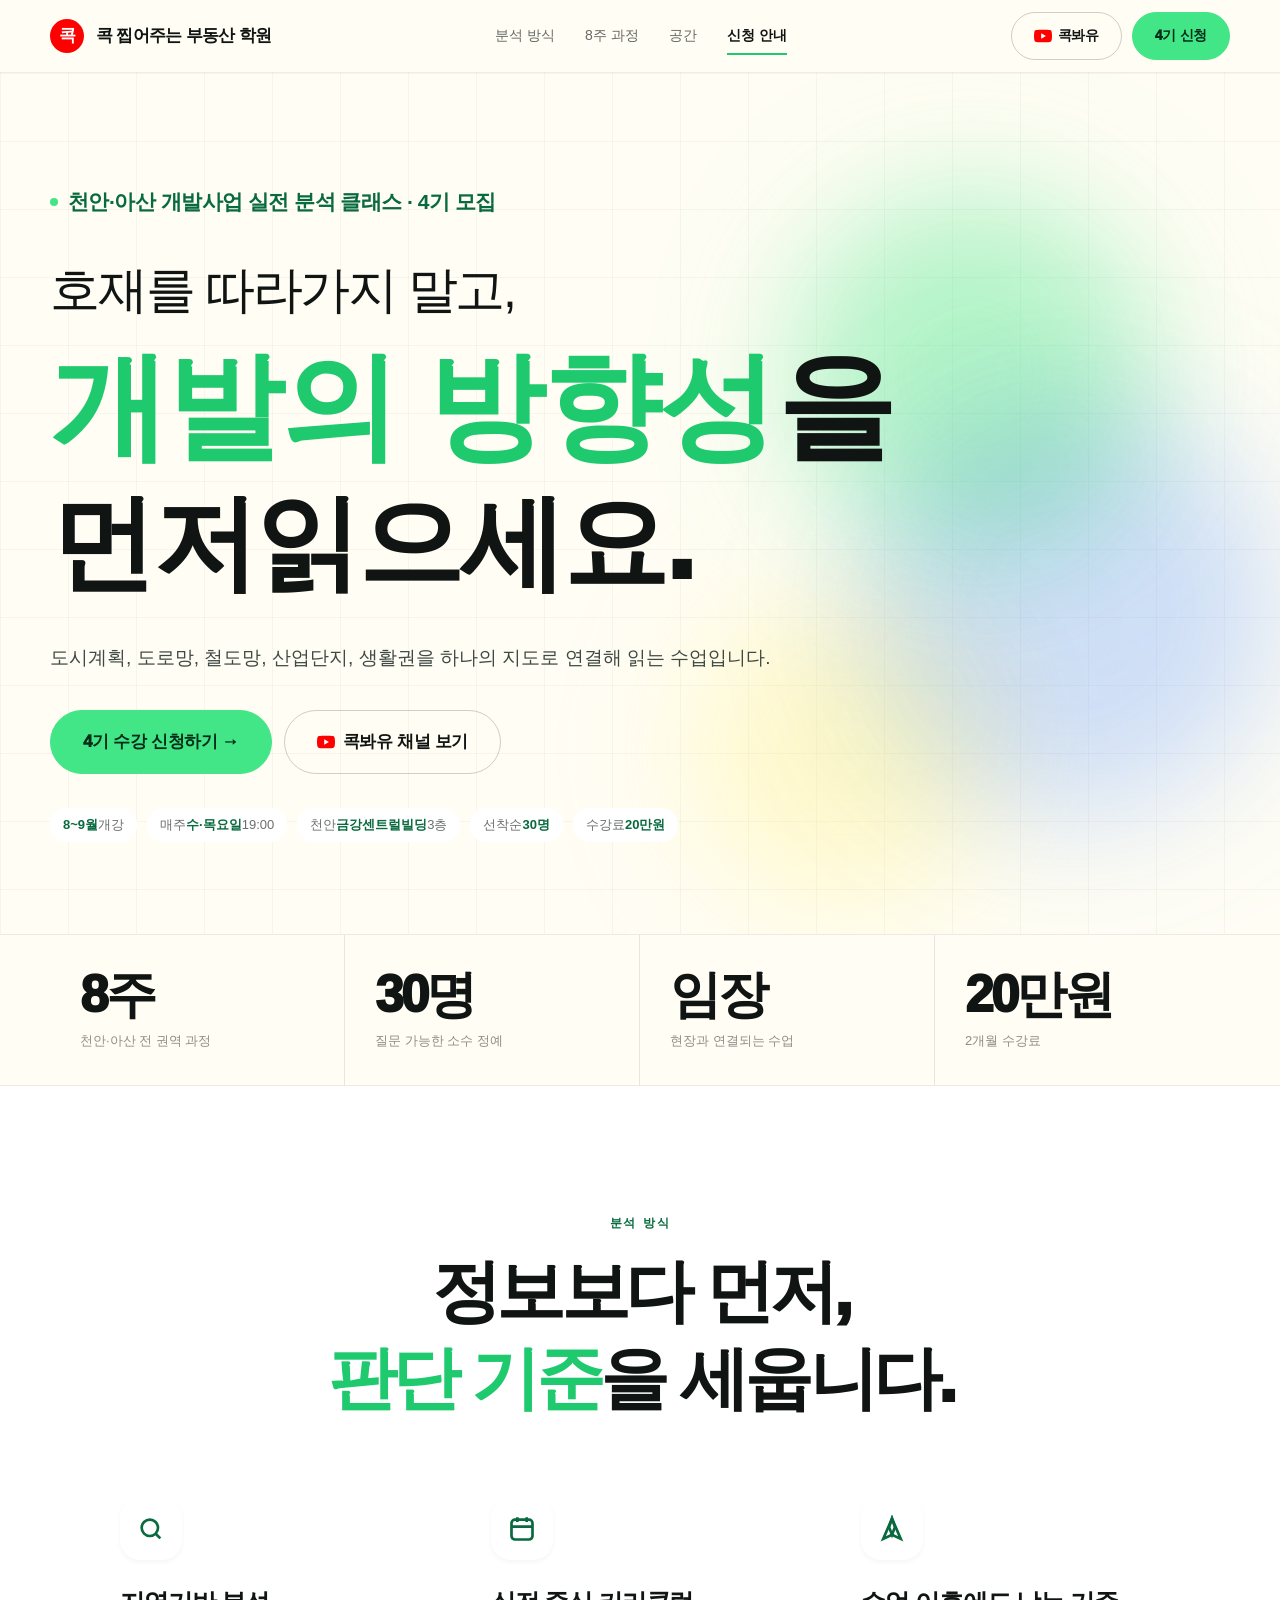
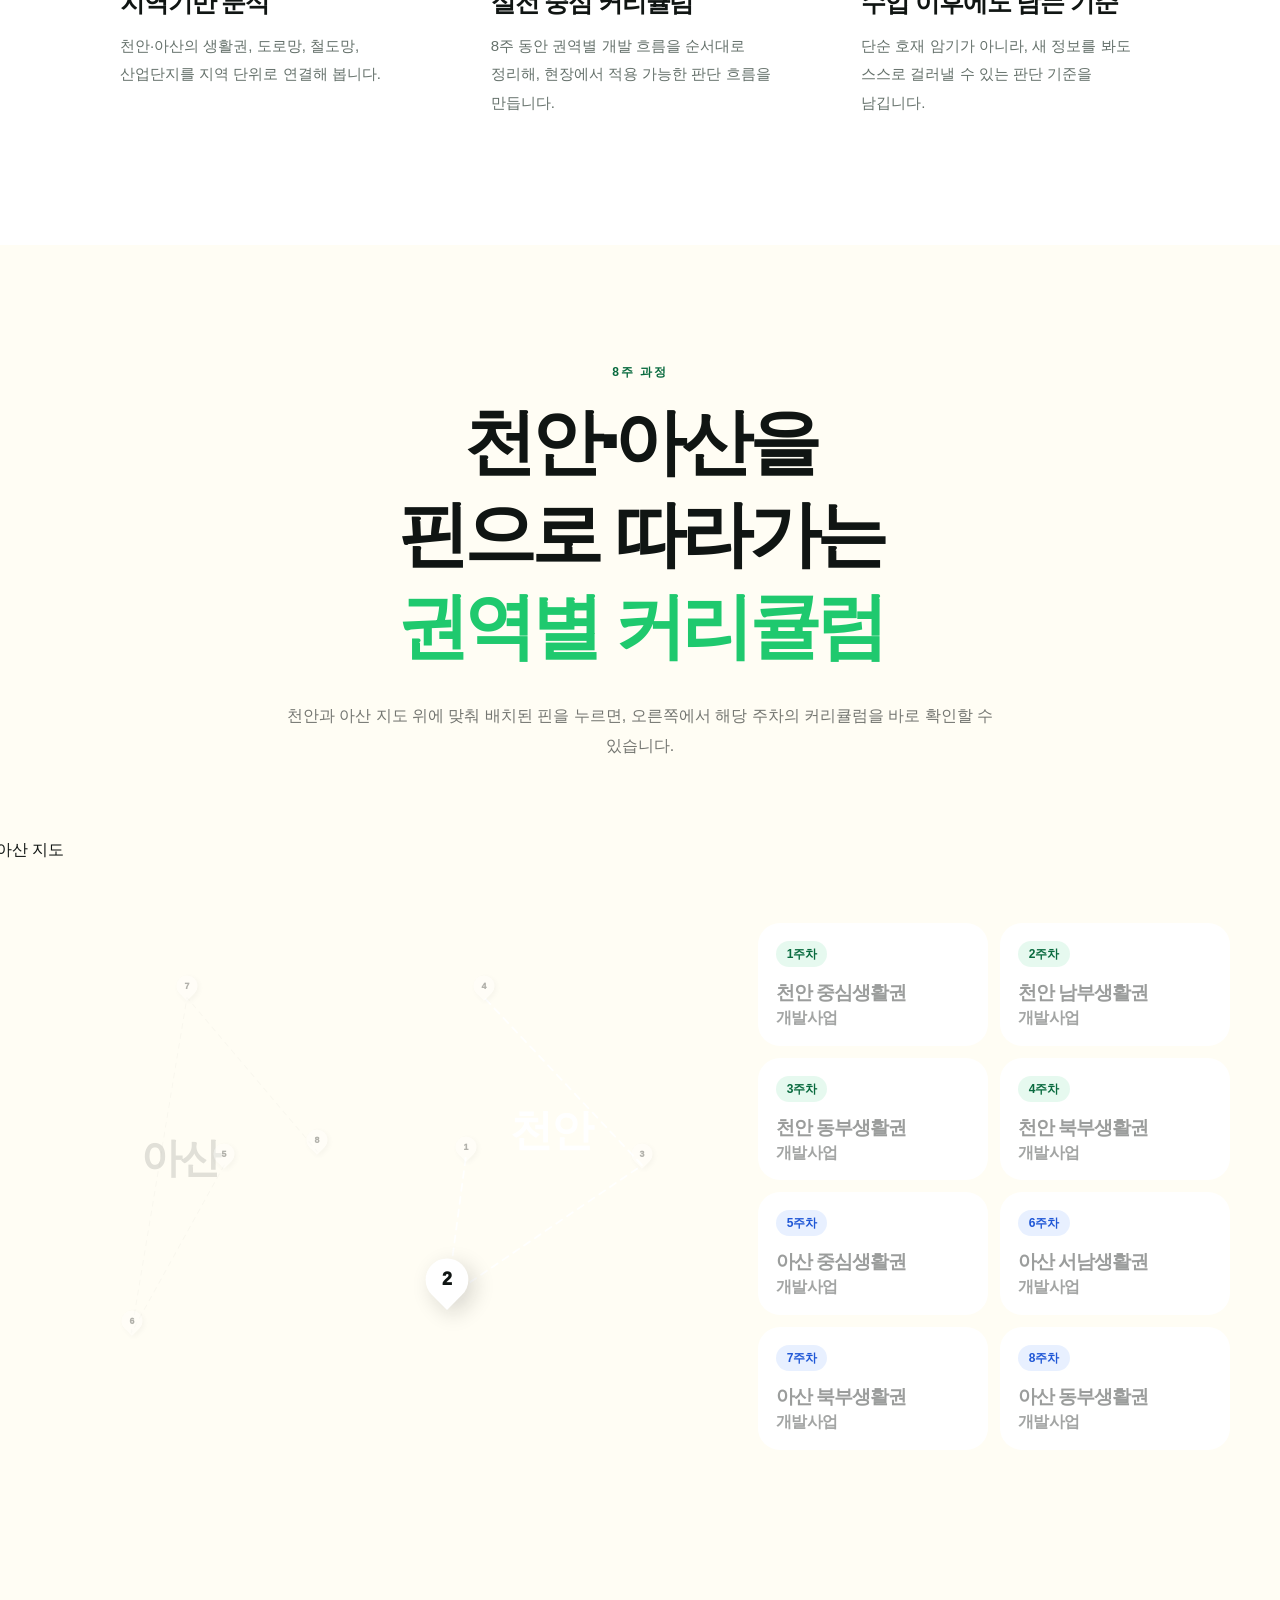
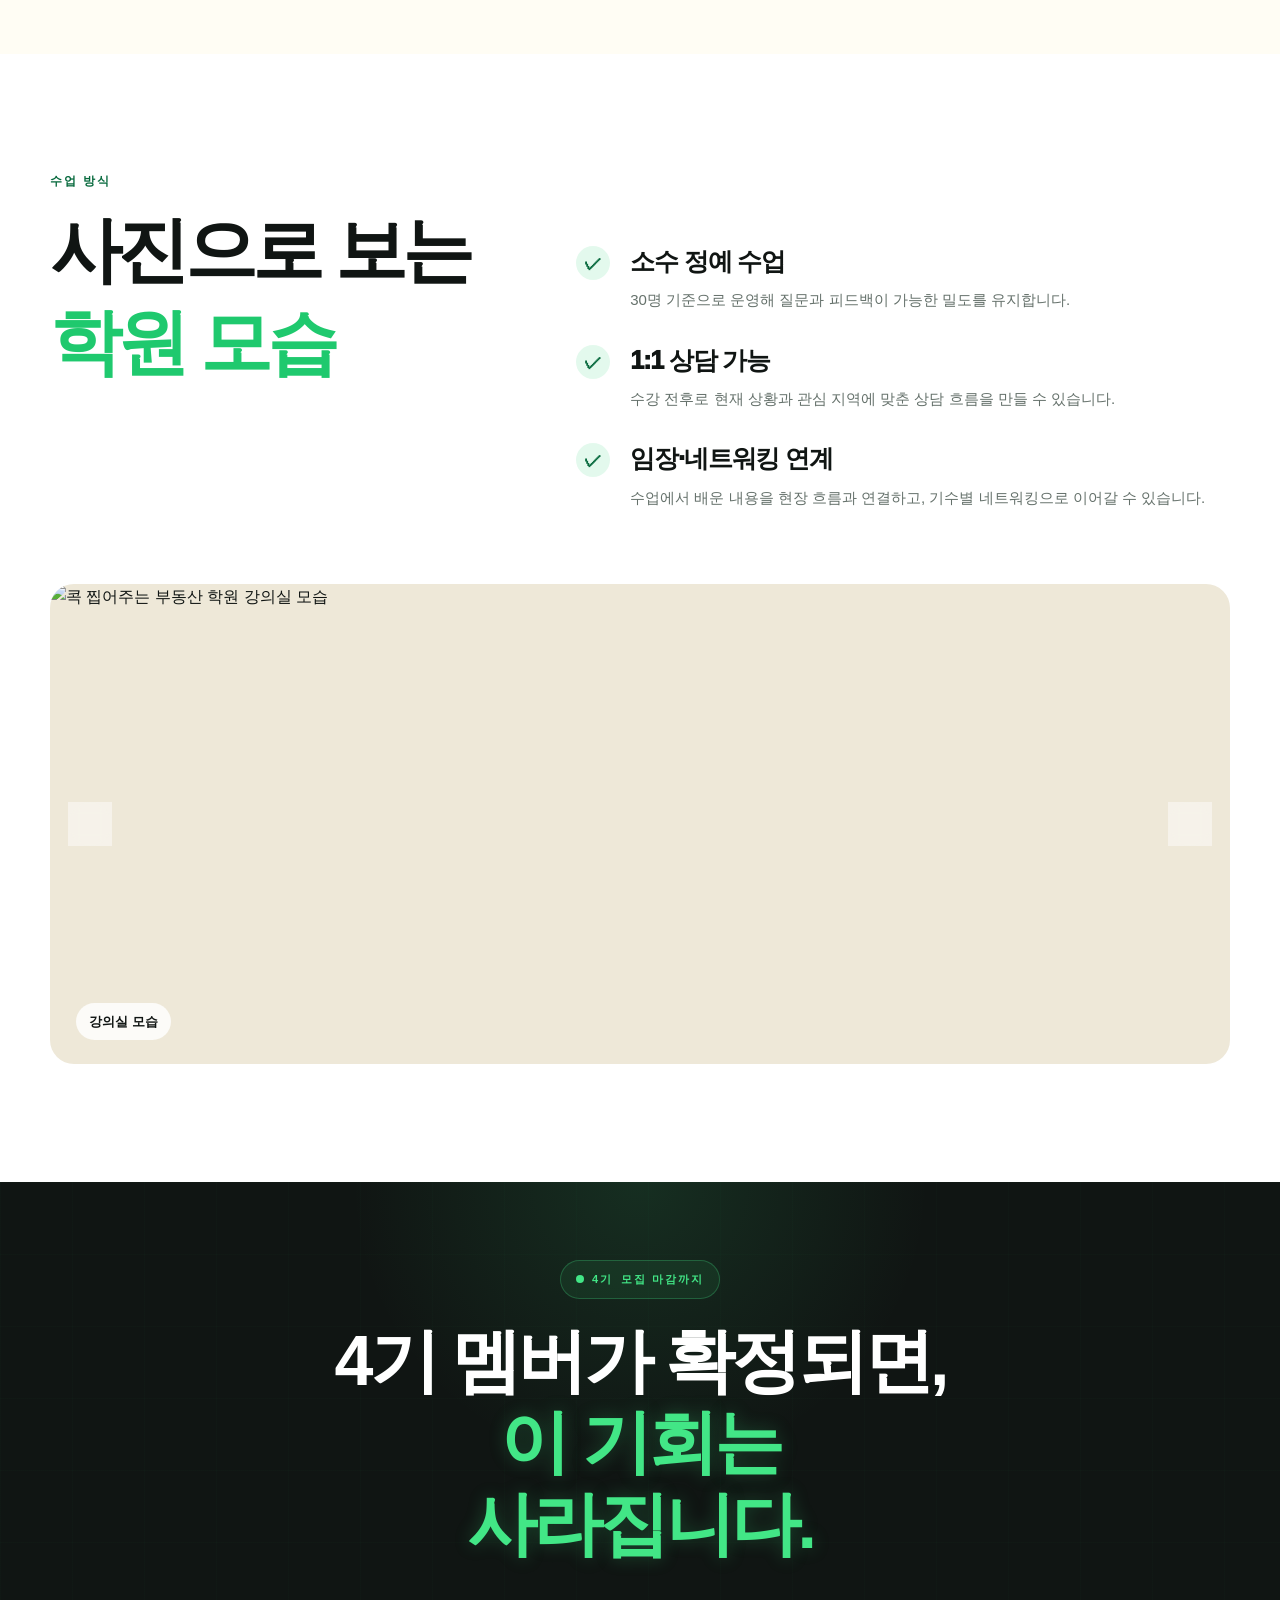
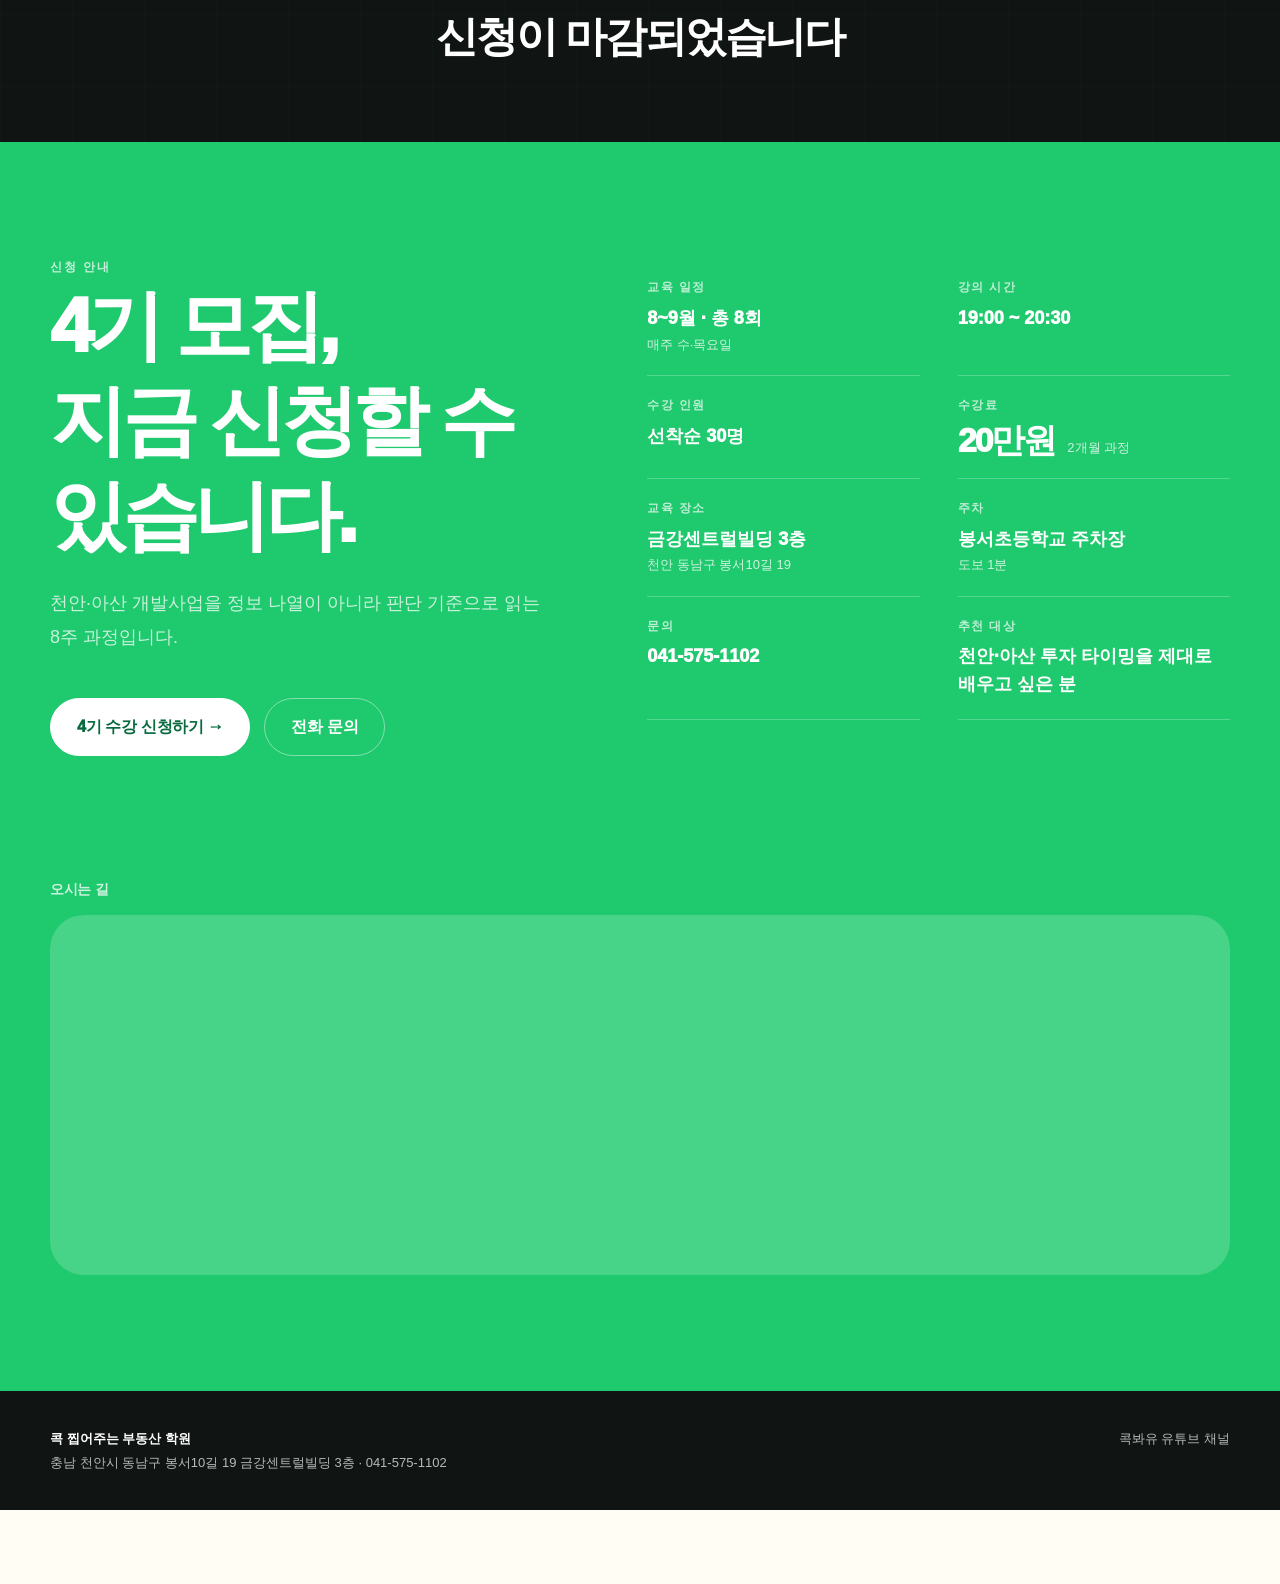
==== kokkok_assets/index.html @ 27146f51 "Create index.html" ====
<!DOCTYPE html>

<html lang="ko">
<head>
<meta charset="utf-8"/>
<meta content="width=device-width, initial-scale=1.0" name="viewport"/>
<title>콕 찝어주는 부동산 학원 · 4기 모집</title>
<meta content="천안·아산 개발사업을 지도와 현장 중심으로 배우는 실전 부동산 분석 클래스" name="description"/><link href="https://cqunqpkd.gensparkspace.com/" rel="canonical"/><meta content="website" property="og:type"/><meta content="ko_KR" property="og:locale"/><meta content="https://cqunqpkd.gensparkspace.com/" property="og:url"/><meta content="콕 찝어주는 부동산 학원" property="og:site_name"/><meta content="콕 찝어주는 부동산 학원 · 4기 모집" property="og:title"/><meta content="천안·아산 개발사업을 지도와 현장 중심으로 배우는 8주 실전 부동산 분석 클래스" property="og:description"/><meta content="https://cqunqpkd.gensparkspace.com/og-kokkok-simple.png" property="og:image"/><meta content="1200" property="og:image:width"/><meta content="630" property="og:image:height"/><meta content="summary_large_image" name="twitter:card"/><meta content="콕 찝어주는 부동산 학원 · 4기 모집" name="twitter:title"/><meta content="천안·아산 개발사업 실전 분석 클래스 · 선착순 30명" name="twitter:description"/><meta content="https://cqunqpkd.gensparkspace.com/og-kokkok-simple.png" name="twitter:image"/>
<meta content="#42E686" name="theme-color"/>
<style>
/* ==========================================================================
   콕 찝어주는 부동산 학원 · v68 Clean Build
   수정 위치: Ctrl + F → "여기만 수정"
   ========================================================================== */

*,*::before,*::after{box-sizing:border-box}
*{margin:0;padding:0}
:root{
  --paper:#FFFDF4;
  --paper-soft:#FFF8DE;
  --ink:#101513;
  --muted:#65716B;
  --line:rgba(16,21,19,.12);
  --line-soft:rgba(16,21,19,.07);
  --green:#42E686;
  --green-strong:#1FC96E;
  --green-deep:#086A3E;
  --green-pale:#E7FFF0;
  --blue:#4387FF;
  --blue-deep:#1F57D6;
  --blue-pale:#EAF2FF;
  --yellow:#FFF06A;
  --white:#fff;
  --max:1180px;
  --ease:cubic-bezier(.2,.8,.2,1);
}
html{scroll-behavior:smooth}
body{
  font-family:Pretendard,-apple-system,BlinkMacSystemFont,"Segoe UI","Noto Sans KR",sans-serif;
  background:var(--paper);
  color:var(--ink);
  line-height:1.65;
  word-break:keep-all;
  overflow-x:hidden;
  -webkit-font-smoothing:antialiased;
  text-rendering:optimizeLegibility;
  padding-bottom:74px;
}
a{color:inherit;text-decoration:none}
button{font:inherit;border:0;background:none;cursor:pointer}
img{display:block;width:100%;height:auto}
.container{width:min(var(--max),calc(100% - 44px));margin:0 auto}
.section{padding:118px 0;position:relative}
.eyebrow{font-size:12px;font-weight:900;letter-spacing:.16em;text-transform:uppercase;color:var(--green-deep)}
.section-header{display:grid;grid-template-columns:1fr .78fr;gap:64px;align-items:end;margin-bottom:68px}
.section-title{margin-top:14px;font-size:clamp(40px,5.6vw,78px);line-height:1.28;letter-spacing:-.065em;font-weight:950}
.section-title .green,.section-title .title-green{color:var(--green-strong)}
.section-title .title-black{color:var(--ink)}
.section-desc{color:var(--muted);font-size:17px;line-height:1.9}
.reveal{opacity:0;transform:translateY(24px);transition:opacity .72s var(--ease),transform .72s var(--ease)}
.reveal.is-visible{opacity:1;transform:translateY(0)}
.delay-1{transition-delay:.08s}.delay-2{transition-delay:.16s}.delay-3{transition-delay:.24s}

/* NAV */
.nav{position:sticky;top:0;z-index:60;background:rgba(255,253,244,.9);backdrop-filter:blur(16px);border-bottom:1px solid var(--line-soft)}
.nav-inner{height:72px;display:flex;align-items:center;justify-content:space-between;gap:24px}
.brand{display:flex;align-items:center;gap:12px;font-size:17px;font-weight:950;letter-spacing:-.04em;white-space:nowrap}
.brand-mark{width:34px;height:34px;border-radius:50%;display:grid;place-items:center;background:#FF0000;color:#fff;font-weight:950}
.nav-links{display:flex;align-items:center;gap:30px;font-size:14px;font-weight:400;color:rgba(16,21,19,.64)}
.nav-links a{position:relative;padding:8px 0;transition:.2s var(--ease)}
.nav-links a::after{content:"";position:absolute;left:0;right:100%;bottom:1px;height:2px;background:var(--green-strong);transition:right .24s var(--ease)}
.nav-links a:hover,.nav-links a.is-active{color:var(--ink);font-weight:900}
.nav-links a:hover::after,.nav-links a.is-active::after{right:0}
.nav-actions{display:flex;align-items:center;gap:10px}
.nav-youtube-icon,.youtube-icon{width:18px;height:18px;flex:0 0 18px;display:inline-block}
.nav-links a:has(.nav-youtube-icon),.nav-actions a:has(.nav-youtube-icon){display:inline-flex;align-items:center;gap:6px}

/* BUTTONS */
.btn{display:inline-flex;align-items:center;justify-content:center;gap:8px;border-radius:999px;min-height:48px;padding:0 22px;font-size:14px;font-weight:950;letter-spacing:-.02em;white-space:nowrap;transition:.2s var(--ease)}
.btn:hover{transform:translateY(-1px)}
.btn-primary{background:var(--green);color:#062D1A;border:1px solid var(--green)}
.btn-primary:hover{background:#5CFF9D;border-color:#5CFF9D}
.btn-secondary{background:transparent;color:var(--ink);border:1px solid rgba(16,21,19,.2)}
.btn-secondary:hover{border-color:var(--green-strong);color:var(--green-deep)}

/* HERO */
.hero{position:relative;overflow:hidden;padding:112px 0 92px;min-height:770px;background:linear-gradient(rgba(16,21,19,.035) 1px,transparent 1px),linear-gradient(90deg,rgba(16,21,19,.035) 1px,transparent 1px),var(--paper);background-size:68px 68px,68px 68px,auto}
.hero-lines,.hero-map-bg{display:none}
.hero-orbs{position:absolute;inset:0;overflow:hidden;pointer-events:none;z-index:0}
.orb{position:absolute;border-radius:50%;filter:blur(64px);opacity:.56;mix-blend-mode:multiply}
.orb-green{right:10%;top:14%;width:360px;height:360px;background:rgba(66,230,134,.72);animation:orbFloatA 15s ease-in-out infinite alternate}
.orb-blue{right:0;top:38%;width:420px;height:420px;background:rgba(67,135,255,.46);animation:orbFloatB 18s ease-in-out infinite alternate}
.orb-yellow{right:22%;bottom:4%;width:300px;height:300px;background:rgba(255,240,106,.56);animation:orbFloatC 13s ease-in-out infinite alternate}
@keyframes orbFloatA{0%{transform:translate3d(0,0,0) scale(1)}45%{transform:translate3d(-140px,86px,0) scale(1.18)}100%{transform:translate3d(72px,150px,0) scale(.96)}}
@keyframes orbFloatB{0%{transform:translate3d(0,0,0) scale(1)}50%{transform:translate3d(-180px,-116px,0) scale(.88)}100%{transform:translate3d(96px,-36px,0) scale(1.14)}}
@keyframes orbFloatC{0%{transform:translate3d(0,0,0) scale(.95)}50%{transform:translate3d(118px,-132px,0) scale(1.22)}100%{transform:translate3d(-86px,54px,0) scale(.92)}}
.hero-inner{max-width:1050px;position:relative;z-index:1}
.hero-badge{display:inline-flex;align-items:center;gap:10px;margin-bottom:42px;color:var(--green-deep);font-size:clamp(16px,1.65vw,22px);font-weight:900;letter-spacing:-.025em}
.hero-badge::before{content:"";width:8px;height:8px;border-radius:50%;background:var(--green)}
.hero-display{font-weight:950;letter-spacing:-.075em;line-height:1.16}
.hero-display .line{display:block}
.hero-display .line-1{font-size:clamp(28px,3.9vw,54px);font-weight:500;letter-spacing:-.045em;color:var(--ink);margin-bottom:18px}
.hero-display .line-2{font-size:clamp(64px,9.2vw,132px)}
.hero-display .line-3{font-size:clamp(56px,8.2vw,118px);color:var(--ink);margin-top:8px}
.hero-fill-text{display:inline-block;color:var(--green-strong);-webkit-text-fill-color:var(--green-strong);opacity:0;clip-path:inset(0 100% 0 0);animation:heroLeftReveal 1.05s cubic-bezier(.2,.75,.2,1) .35s forwards}
@keyframes heroLeftReveal{0%{opacity:0;clip-path:inset(0 100% 0 0)}15%{opacity:1}100%{opacity:1;clip-path:inset(0 0 0 0)}}
.hero-eul{color:var(--ink);margin-left:.03em}
.hero-lead{margin-top:36px;color:#3F4A44;font-size:clamp(16px,1.5vw,20px);line-height:1.85;max-width:none}
.hero-lead .desktop-line{white-space:nowrap}
.hero-actions{display:flex;flex-wrap:wrap;gap:12px;margin-top:34px}
.hero-actions .btn{min-height:64px;padding:0 32px;font-size:17px}
.hero-tags{display:flex;flex-wrap:wrap;gap:10px;margin-top:34px;max-width:810px}
.tag{display:inline-flex;align-items:center;min-height:34px;padding:0 13px;border-radius:16px;background:var(--white);color:rgba(16,21,19,.62);font-size:13px;font-weight:400}
.tag b{color:var(--green-deep);font-weight:850}

/* METRICS */
.metrics{background:var(--paper);color:var(--ink);border-top:1px solid rgba(16,21,19,.08);border-bottom:1px solid rgba(16,21,19,.08)}
.metrics-grid{display:grid;grid-template-columns:repeat(4,1fr)}
.metric{padding:34px 30px;border-right:1px solid rgba(16,21,19,.10);background:transparent;text-align:left}
.metric:last-child{border-right:0}
.metric strong{display:block;color:var(--ink);font-size:clamp(34px,4vw,56px);line-height:1.02;letter-spacing:-.055em;font-weight:950}
.metric span{display:block;margin-top:9px;color:rgba(16,21,19,.48);font-size:13px;font-weight:500}

/* METHOD */
.method{background:var(--white);padding:128px 0}
.method .container>.reveal:first-child{text-align:center;max-width:760px;margin:0 auto}
.method-title{margin-top:14px;font-size:clamp(42px,5.4vw,78px);line-height:1.26;letter-spacing:-.065em;font-weight:950}
.method-green{color:var(--green-strong)}
.method-row{width:min(100%,1040px);margin:76px auto 0;display:grid;grid-template-columns:repeat(3,1fr);gap:72px}
.method-item{opacity:0;transform:translateY(36px);transition:opacity .82s cubic-bezier(.2,.7,.2,1),transform .82s cubic-bezier(.2,.7,.2,1)}
.method-item.is-visible{opacity:1;transform:translateY(0)}
.icon-wrap{width:62px;height:62px;border-radius:20px;display:grid;place-items:center;margin-bottom:26px;background:var(--white);color:var(--green-deep);box-shadow:0 2px 5px rgba(16,21,19,.045)}
.icon-wrap svg{width:28px;height:28px;stroke-width:2.3}
.method-item h3{font-size:25px;line-height:1.35;letter-spacing:-.045em;margin-bottom:12px;font-weight:950}
.method-item p{color:var(--muted);font-size:15px;line-height:1.9}

/* CURRICULUM */
.curriculum{background:var(--paper);overflow:hidden}
.curriculum .section-header{display:block;text-align:center;max-width:920px;margin:0 auto 76px}
.curriculum .section-desc{max-width:760px;margin:28px auto 0;text-align:center;line-height:1.9;font-size:16px;color:rgba(16,21,19,.58)}
.curriculum-layout{display:grid;grid-template-columns:1.18fr .82fr;gap:28px;align-items:center}
.map-stage{position:relative;min-height:670px;display:grid;place-items:center;justify-self:start;width:112%;overflow:visible}
.map-visual{position:relative;width:min(930px,122%);margin-left:-78px;aspect-ratio:4660/3504;isolation:isolate;transition:transform .34s var(--ease)}
.map-base,.map-area-highlight{position:absolute;inset:0;width:100%;height:100%;object-fit:contain;pointer-events:none;image-rendering:auto;transform:translateZ(0)}
.map-base{opacity:1;z-index:1}
.map-area-highlight{opacity:0;z-index:3;transform:scale(1);transform-origin:center;transition:.32s var(--ease)}
.map-area-highlight.is-active{opacity:1;transform:scale(1.09)}
.map-region-label{position:absolute;z-index:14;color:rgba(16,21,19,.25);font-size:clamp(28px,3.2vw,44px);font-weight:950;letter-spacing:-.055em;pointer-events:none;line-height:1;transition:.24s var(--ease)}
.asan-label{left:23%;top:43%}.cheonan-label{left:63%;top:39%}
.map-visual[data-active-group=cheonan] .cheonan-label,.map-visual[data-active-group=asan] .asan-label{color:#fff;opacity:1;transform:scale(1.04)}
.map-visual[data-active-group=cheonan] .asan-label,.map-visual[data-active-group=asan] .cheonan-label{color:rgba(16,21,19,.2);opacity:.62}
.map-region-hit{position:absolute;z-index:6;background:transparent;border:0;cursor:pointer}
.hit-asan{left:5%;top:12%;width:42%;height:80%;clip-path:polygon(12% 22%,50% 2%,87% 14%,82% 52%,92% 80%,48% 100%,18% 82%,0 50%)}
.hit-cheonan{left:39%;top:4%;width:57%;height:88%;clip-path:polygon(18% 0,62% 8%,100% 36%,91% 65%,62% 88%,22% 100%,0 74%,10% 43%)}
.pin-routes{position:absolute;inset:0;width:100%;height:100%;z-index:12;pointer-events:none;overflow:visible}
.route-line{fill:none;stroke:rgba(16,21,19,.12);stroke-width:1.1;stroke-linecap:round;stroke-linejoin:round;stroke-dasharray:5 5;vector-effect:non-scaling-stroke;opacity:.2}
.route-line.is-active{stroke:rgba(255,255,255,.92);opacity:1;stroke-width:1.8;stroke-dasharray:7 6;animation:routeFlow 1.35s linear infinite}
@keyframes routeFlow{from{stroke-dashoffset:0}to{stroke-dashoffset:-22}}
.map-pin{position:absolute;width:24px;height:24px;border-radius:50% 50% 50% 0;transform:translate(-50%,-100%) rotate(-45deg);cursor:pointer;transition:.26s var(--ease);background:#fff;color:var(--ink);box-shadow:0 3px 7px rgba(16,21,19,.12);z-index:18}
.map-pin span{position:absolute;inset:0;display:grid;place-items:center;color:var(--ink);font-size:10px;font-weight:950;transform:rotate(45deg)}
.map-pin.is-muted{opacity:.32;transform:translate(-50%,-100%) rotate(-45deg) scale(.88)}
.map-pin.is-active{opacity:1;transform:translate(-50%,-126%) rotate(-45deg) scale(1.78);box-shadow:0 5px 12px rgba(16,21,19,.16);z-index:22}
.curriculum-panel{max-width:620px;justify-self:end;align-self:center}
.week-roadmap{display:grid;grid-template-columns:repeat(2,minmax(0,1fr));gap:12px}
.week-roadmap-card{position:relative;display:grid;grid-template-columns:1fr;align-items:start;text-align:left;min-height:118px;padding:18px 18px 16px;border-radius:22px;background:#fff;border:0;outline:0;box-shadow:none;cursor:pointer;overflow:hidden;transition:.26s var(--ease)}
.week-roadmap-card:hover,.week-roadmap-card:focus-visible,.week-roadmap-card.is-active{min-height:178px;transform:translateY(-4px) scale(1.025);box-shadow:0 6px 14px rgba(16,21,19,.045);z-index:3}
.week-code{display:inline-grid;place-items:center;justify-self:start;min-height:26px;padding:0 11px;border-radius:999px;background:rgba(31,201,110,.11);color:var(--green-deep);font-size:12px;font-weight:850;letter-spacing:-.025em;line-height:1}
.asan-card .week-code{background:rgba(67,135,255,.12);color:var(--blue-deep)}
.week-roadmap-card.is-active.cheonan-card .week-code,.week-roadmap-card:hover.cheonan-card .week-code{background:var(--green-strong);color:#fff}
.week-roadmap-card.is-active.asan-card .week-code,.week-roadmap-card:hover.asan-card .week-code{background:var(--blue);color:#fff}
.week-region,.week-roadmap-card em{display:none}
.week-roadmap-card strong{margin-top:14px;color:rgba(16,21,19,.42);font-size:clamp(19px,1.5vw,23px);line-height:1.24;letter-spacing:-.05em;font-weight:820}
.week-roadmap-card:hover strong,.week-roadmap-card.is-active strong{color:var(--ink);font-size:clamp(20px,1.58vw,24px);font-weight:840}
.week-roadmap-card strong .title-sub{font-size:.84em;font-weight:760;letter-spacing:-.035em;opacity:.92}
.week-roadmap-card p{grid-column:1/-1;max-height:0;margin:0;padding-top:0;border-top:1px dashed rgba(16,21,19,.09);overflow:hidden;color:rgba(16,21,19,.52);font-size:13px;line-height:1.66;opacity:0;transform:translateY(-4px);transition:.26s var(--ease)}
.week-roadmap-card:hover p,.week-roadmap-card.is-active p{max-height:104px;margin-top:14px;padding-top:12px;opacity:1;transform:translateY(0)}

/* TRUST + PHOTO */
.trust{background:#fff}
.trust-layout{display:grid;grid-template-columns:.82fr 1.18fr;gap:72px;align-items:start}
.trust-points{display:grid;gap:30px;padding-top:74px}
.trust-point{display:grid;grid-template-columns:34px 1fr;gap:20px;align-items:start}
.trust-num{width:34px;height:34px;border-radius:50%;background:rgba(31,201,110,.12);color:var(--green-deep);display:grid;place-items:center;font-size:18px;font-weight:950;line-height:1}
.trust-point h3{font-size:25px;line-height:1.35;letter-spacing:-.045em;font-weight:950;margin-top:-1px}
.trust-point p{margin-top:8px;color:var(--muted);line-height:1.88;font-size:15px}
.photo-slider{position:relative;margin-top:72px;overflow:hidden;background:#EEE8D8;border-radius:24px}
.slide-track{display:flex;transition:transform .45s var(--ease)}
.slide{min-width:100%;height:480px;position:relative}
.slide img{width:100%;height:100%;object-fit:cover}
.slide-caption{position:absolute;left:26px;bottom:24px;padding:8px 13px;border-radius:999px;background:rgba(255,255,255,.82);color:var(--ink);font-size:13px;font-weight:900}
.slider-arrow{position:absolute;top:50%;transform:translateY(-50%);width:44px;height:44px;border-radius:50%;border:0;background:rgba(255,255,255,.46);color:rgba(16,21,19,.34);display:flex;align-items:center;justify-content:center;padding:0;font-size:0;line-height:1;backdrop-filter:blur(6px);transition:.2s var(--ease)}
.slider-arrow:hover{background:rgba(255,255,255,.64);color:rgba(16,21,19,.52)}
.slider-arrow svg{width:24px;height:24px;display:block;flex:0 0 24px}
.slider-prev{left:18px}.slider-next{right:18px}

/* DEADLINE */
.deadline-section-final{padding:0;background:#101513;color:#fff}
.deadline-section-final .urg{position:relative;overflow:hidden;padding:78px 24px;background:radial-gradient(circle at 50% 0%,rgba(66,230,134,.12),transparent 34%),#101513}
.deadline-section-final .urg::before{content:"";position:absolute;inset:0;background:linear-gradient(rgba(66,230,134,.026) 1px,transparent 1px),linear-gradient(90deg,rgba(66,230,134,.026) 1px,transparent 1px);background-size:72px 72px;opacity:.65;pointer-events:none}
.deadline-section-final .inner{position:relative;z-index:1;max-width:620px;margin:0 auto;text-align:center}
.deadline-section-final .badge{display:inline-flex;align-items:center;gap:8px;padding:9px 15px;border-radius:999px;background:rgba(66,230,134,.08);border:1px solid rgba(66,230,134,.26);color:#42E686;font-size:11px;font-weight:800;letter-spacing:.18em;text-transform:uppercase;margin-bottom:22px;animation:deadlineBadgePulse 1.45s ease-in-out infinite}
.deadline-section-final .pip{width:8px;height:8px;border-radius:50%;background:#42E686;animation:pip 1.4s ease-in-out infinite}
.deadline-section-final .headline{font-size:clamp(34px,6.4vw,70px);font-weight:900;color:#fff;letter-spacing:-.055em;line-height:1.17;margin-bottom:2.75rem;animation:deadlineHeadlineBreath 1.55s ease-in-out infinite;transform-origin:center}
.deadline-section-final .headline .acc{display:inline-block;color:#42E686;text-shadow:0 0 18px rgba(66,230,134,.26);animation:deadlineAccentBlink 1.08s ease-in-out infinite}
.deadline-section-final .cd-grid{display:grid;grid-template-columns:repeat(4,1fr);gap:10px;margin-bottom:2.8rem}
.deadline-section-final .cd-cell{background:rgba(255,255,255,.055);border:1px solid rgba(255,255,255,.09);border-radius:12px;padding:16px 10px 12px;box-shadow:inset 0 0 0 1px rgba(255,255,255,.025)}
.deadline-section-final .cd-num{display:block;font-size:clamp(28px,6vw,48px);font-weight:900;color:#fff;letter-spacing:-.04em;line-height:1;font-variant-numeric:tabular-nums}
.deadline-section-final .cd-unit{display:block;font-size:11px;font-weight:700;letter-spacing:.1em;color:rgba(255,255,255,.38);margin-top:6px}
.deadline-section-final .divider{width:48px;height:1px;background:rgba(66,230,134,.3);margin:0 auto 2rem}
.deadline-section-final .prog-label{font-size:12px;font-weight:800;letter-spacing:.1em;text-transform:uppercase;color:rgba(255,255,255,.38);margin-bottom:12px;animation:deadlineLabelBlink 1.7s ease-in-out infinite}
.deadline-section-final .prog-label span{color:#42E686}
.deadline-section-final .prog-track{background:rgba(255,255,255,.08);border-radius:999px;height:10px;overflow:hidden;max-width:440px;margin:0 auto}
.deadline-section-final .prog-fill{height:100%;border-radius:999px;background:linear-gradient(90deg,#1FC96E,#42E686);width:0;transition:width .4s ease}
.deadline-section-final .deadline-closed{display:none;color:#fff;font-size:clamp(24px,5vw,42px);font-weight:900;letter-spacing:-.05em;line-height:1.28;margin:0}
.deadline-section-final.is-ended .cd-grid,.deadline-section-final.is-ended .divider,.deadline-section-final.is-ended .prog-label,.deadline-section-final.is-ended .prog-track{display:none}
.deadline-section-final.is-ended .deadline-closed{display:block}
@keyframes pip{0%,100%{opacity:1;transform:scale(1)}50%{opacity:.3;transform:scale(.6)}}
@keyframes deadlineBadgePulse{0%,100%{opacity:1;box-shadow:0 0 0 0 rgba(66,230,134,.20)}50%{opacity:.72;box-shadow:0 0 0 9px rgba(66,230,134,0)}}
@keyframes deadlineHeadlineBreath{0%,100%{transform:scale(1);opacity:1}50%{transform:scale(1.018);opacity:.88}}
@keyframes deadlineAccentBlink{0%,100%{opacity:1;filter:brightness(1.08)}50%{opacity:.58;filter:brightness(.88)}}
@keyframes deadlineLabelBlink{0%,100%{opacity:1}50%{opacity:.62}}

/* APPLY */
.apply{background:var(--green-strong);padding:116px 0;color:#fff}
.apply-layout{display:grid;grid-template-columns:.95fr 1.05fr;gap:70px;align-items:start}
.apply h2{color:#fff;font-size:clamp(44px,6vw,88px);line-height:1.24;letter-spacing:-.07em;font-weight:950}
.apply p{margin-top:24px;font-size:18px;line-height:1.85;max-width:520px;color:rgba(255,255,255,.76)}
.apply .eyebrow{color:rgba(255,255,255,.74)}
.apply-actions{margin-top:44px;display:flex;flex-wrap:wrap;gap:14px}
.apply .btn{min-height:58px;padding:0 26px;font-size:16px}
.apply .btn-primary{background:#fff;border-color:#fff;color:var(--green-deep)}
.apply .btn-secondary{background:transparent;border-color:rgba(255,255,255,.44);color:#fff}
.apply-info{display:grid;grid-template-columns:1fr 1fr;gap:0 38px;color:#fff}
.info-row{padding:20px 0;border-bottom:1px solid rgba(255,255,255,.24)}
.info-label{font-size:12px;font-weight:950;letter-spacing:.12em;color:rgba(255,255,255,.7);margin-bottom:7px}
.info-value{font-size:18px;line-height:1.55;font-weight:950;color:#fff}
.info-value span{display:block;margin-top:2px;font-size:13px;font-weight:500;color:rgba(255,255,255,.78)}
.tuition-row .info-value{display:flex;align-items:baseline;gap:12px}
.tuition-strong{color:#fff;opacity:1;font-size:34px;line-height:1;font-weight:1000;letter-spacing:-.06em}
.apply-map-wrap{grid-column:1/-1;margin-top:52px}
.apply-map-title{margin-bottom:14px;color:rgba(255,255,255,.78);font-size:14px;font-weight:700;letter-spacing:-.02em}
.apply-map-card{height:360px;border-radius:34px;overflow:hidden;background:rgba(255,255,255,.18)}
.apply-map-card iframe{width:100%;height:100%;display:block;border:0;filter:saturate(.92) contrast(.98)}

/* FOOTER + BOTTOM BAR */
.footer{padding:36px 0;background:var(--ink);color:rgba(255,255,255,.7)}
.footer-inner{display:flex;justify-content:space-between;gap:24px;flex-wrap:wrap;font-size:13px;line-height:1.8}
.footer b{color:#fff}
.deadline-bar{position:fixed;left:0;right:0;bottom:0;z-index:90;padding:12px 22px calc(12px + env(safe-area-inset-bottom));background:rgba(16,21,19,.94);color:#fff;backdrop-filter:blur(16px);border-top:1px solid rgba(255,255,255,.12)}
.deadline-bar.is-hidden{display:none}
.deadline-bar-inner{width:min(var(--max),100%);margin:0 auto;display:flex;align-items:center;justify-content:space-between;gap:18px}
.deadline-bar-count{display:flex;align-items:center;gap:8px;min-width:0}
.bar-count-label{margin-right:4px;color:rgba(255,255,255,.72);font-size:14px;font-weight:800;white-space:nowrap}
.bar-time-box{min-width:66px;height:46px;padding:0 10px;border-radius:12px;background:rgba(255,255,255,.10);border:1px solid rgba(255,255,255,.14);display:grid;grid-template-columns:auto auto;place-content:center;place-items:center;gap:3px;text-align:center;line-height:1}
.bar-time-box strong{color:#fff;font-size:20px;line-height:1;font-weight:1000;letter-spacing:-.04em;min-width:2ch;text-align:center;font-variant-numeric:tabular-nums}
.bar-time-box em{color:rgba(255,255,255,.68);font-style:normal;font-size:12px;font-weight:800;line-height:1;transform:translateY(1px)}
.deadline-bar-btn{min-height:50px;padding:0 24px;border-radius:14px;background:var(--green-strong);color:#fff;display:inline-flex;align-items:center;justify-content:center;gap:9px;font-size:15px;font-weight:950;white-space:nowrap;transition:.2s var(--ease)}
.deadline-bar-btn:hover{transform:translateY(-1px);background:#28DD7B}
.pencil-icon{display:inline-grid;place-items:center;width:22px;height:22px;border-radius:7px;background:rgba(255,255,255,.18);font-size:15px;line-height:1}

/* RESPONSIVE */
@media (max-width:1100px){
  .curriculum-layout,.trust-layout,.apply-layout{grid-template-columns:1fr}
  .map-stage{width:100%;justify-self:center;min-height:auto}
  .map-visual{width:min(860px,100%);margin-left:0}
  .curriculum-panel{max-width:760px;justify-self:center;width:100%}
}
@media (max-width:960px){
  .nav-links,.nav-actions .btn-secondary{display:none}
  .nav-inner{height:66px}
  .section,.apply{padding:84px 0}
  .section-header{grid-template-columns:1fr;gap:42px}
  .hero{padding:84px 0 72px;min-height:auto}
  .hero-lead .desktop-line{white-space:normal}
  .metrics-grid{grid-template-columns:repeat(2,1fr)}
  .metric:nth-child(2){border-right:0}
  .metric:nth-child(1),.metric:nth-child(2){border-bottom:1px solid rgba(16,21,19,.08)}
  .method-row{grid-template-columns:1fr;gap:40px}
  .trust-points{padding-top:0}
  .slide{height:340px}
  .apply-info{grid-template-columns:1fr}
}
@media (max-width:640px){
  .container{width:min(100% - 28px,var(--max))}
  .brand{font-size:14px;gap:8px}
  .brand-mark{width:30px;height:30px}
  .nav-actions .btn-primary{min-height:40px;padding:0 13px;font-size:12px}
  .hero-display .line-1{font-size:26px;margin-bottom:13px}
  .hero-display .line-2{font-size:clamp(50px,16vw,76px)}
  .hero-display .line-3{font-size:clamp(44px,14vw,66px)}
  .hero-actions .btn{width:100%;min-height:58px;font-size:15px}
  .tag{width:100%;justify-content:center}
  .metrics-grid{grid-template-columns:1fr}
  .metric{border-right:0;border-bottom:1px solid rgba(16,21,19,.08)}
  .metric:last-child{border-bottom:0}
  .map-visual{width:min(680px,116%);margin-left:-28px}
  .map-region-label{font-size:clamp(22px,8vw,34px)}
  .week-roadmap{grid-template-columns:1fr}
  .week-roadmap-card{min-height:108px}
  .week-roadmap-card:hover,.week-roadmap-card.is-active{min-height:166px;transform:translateY(-2px) scale(1.01)}
  .trust-point{grid-template-columns:32px 1fr;gap:16px}
  .trust-num{width:32px;height:32px;font-size:17px}
  .slide{height:260px}
  .deadline-section-final .urg{padding:58px 18px}
  .deadline-section-final .headline{font-size:clamp(32px,10.8vw,52px);line-height:1.16;margin-bottom:2.45rem}
  .deadline-section-final .cd-grid{gap:8px}
  .deadline-section-final .cd-cell{padding:14px 6px 10px}
  .deadline-section-final .cd-num{font-size:clamp(24px,10vw,38px)}
  .apply .btn{min-height:54px;padding:0 22px;font-size:15px}
  .apply-map-card{height:260px;border-radius:28px}
  .deadline-bar{padding:10px 14px calc(10px + env(safe-area-inset-bottom))}
  .deadline-bar-inner{display:grid;gap:10px}
  .deadline-bar-count{justify-content:center;gap:6px}
  .bar-count-label{display:none}
  .bar-time-box{min-width:0;flex:1;height:40px;border-radius:10px;padding:0 6px}
  .bar-time-box strong{font-size:17px}
  .bar-time-box em{font-size:11px}
  .deadline-bar-btn{width:100%;min-height:52px;border-radius:14px}
  body{padding-bottom:126px}
  .footer{padding-bottom:88px}
}
@media (prefers-reduced-motion:reduce){
  html{scroll-behavior:auto}
  *,*::before,*::after{animation-duration:.001ms!important;animation-iteration-count:1!important;transition-duration:.001ms!important}
}
</style></head>
<body>
<!-- =========================================================
  여기만 수정하면 됩니다.
  기수 / 개강월 / 마감일 / 모집인원 / 신청링크 설정
  Ctrl + F 검색어: 여기만 수정
========================================================= -->
<script id="kokkok-campaign-config">
  window.KOKKOK_CAMPAIGN = {
    cohort: "4기",
    openPeriod: "8~9월",
    deadlineAt: "2026-07-31T23:59:59",
    totalSeats: 30,
    joinedSeats: 8,
    formUrl: "https://docs.google.com/forms/d/e/1FAIpQLSe7cEDhIW2FRupl3X4_FhRvHrgtT_bVI68bEqN4Tw1ZxMvH5g/viewform"
  };
</script>
<!-- =========================================================
  여기만 수정하면 됩니다.
  기수 / 개강월 / 마감일 / 모집인원 / 신청링크 설정
  Ctrl + F 검색어: 여기만 수정
========================================================= -->
<!-- 여기만 수정 끝 -->
<nav class="nav">
<div class="container nav-inner">
<a class="brand" href="#top">
<span class="brand-mark">콕</span>
<span>콕 찝어주는 부동산 학원</span>
</a>
<div class="nav-links">
<a href="#method">분석 방식</a>
<a href="#curriculum">8주 과정</a>
<a href="#space">공간</a>
<a href="#apply">신청 안내</a>
</div>
<div class="nav-actions">
<a class="btn btn-secondary" href="https://www.youtube.com/@kokok" rel="noopener" target="_blank">
<svg aria-hidden="true" class="nav-youtube-icon" focusable="false" viewbox="0 0 24 24">
<path d="M23.5 6.2a3 3 0 0 0-2.1-2.1C19.5 3.6 12 3.6 12 3.6s-7.5 0-9.4.5A3 3 0 0 0 .5 6.2 31.2 31.2 0 0 0 0 12a31.2 31.2 0 0 0 .5 5.8 3 3 0 0 0 2.1 2.1c1.9.5 9.4.5 9.4.5s7.5 0 9.4-.5a3 3 0 0 0 2.1-2.1A31.2 31.2 0 0 0 24 12a31.2 31.2 0 0 0-.5-5.8Z" fill="#FF0000"></path>
<path d="M9.6 15.6V8.4L15.9 12l-6.3 3.6Z" fill="#FFFFFF"></path>
</svg>
콕봐유</a>
<a class="btn btn-primary" href="https://docs.google.com/forms/d/e/1FAIpQLSe7cEDhIW2FRupl3X4_FhRvHrgtT_bVI68bEqN4Tw1ZxMvH5g/viewform" rel="noopener" target="_blank">4기 신청</a>
</div>
</div>
</nav>
<header class="hero" id="top">
<div aria-hidden="true" class="hero-lines"></div>
<div aria-hidden="true" class="hero-orbs">
<span class="orb orb-green"></span>
<span class="orb orb-blue"></span>
<span class="orb orb-yellow"></span>
</div>
<svg aria-hidden="true" class="hero-map-bg" viewbox="0 0 620 560">
<path d="M90 256 C64 180 110 92 216 72 C302 54 358 92 408 154 C464 222 528 226 548 316 C564 392 512 468 430 486 C346 504 292 456 224 430 C158 406 112 334 90 256Z" fill="#42E686"></path>
<path d="M214 370 C170 314 184 244 246 208 C302 176 358 196 390 246 C434 314 404 408 328 422 C284 430 240 404 214 370Z" fill="#4387FF"></path>
<path d="M98 260 C170 260 214 240 286 238 C390 236 458 274 540 314" fill="none" opacity=".38" stroke="#101513" stroke-dasharray="12 12" stroke-width="3"></path>
<circle cx="252" cy="238" fill="#101513" opacity=".5" r="8"></circle>
<circle cx="414" cy="270" fill="#101513" opacity=".5" r="8"></circle>
</svg>
<div class="container">
<div class="hero-inner reveal">
<div class="hero-badge">천안·아산 개발사업 실전 분석 클래스 · 4기 모집</div>
<h1 class="hero-display">
<span class="line line-1">호재를 따라가지 말고,</span>
<span class="line line-2"><span class="hero-fill-text">개발의 방향성</span><span class="hero-eul">을</span></span>
<span class="line line-3">먼저읽으세요.</span>
</h1>
<p class="hero-lead"><span class="desktop-line">도시계획, 도로망, 철도망, 산업단지, 생활권을 하나의 지도로 연결해 읽는 수업입니다.</span></p>
<div class="hero-actions">
<a class="btn btn-primary" href="https://docs.google.com/forms/d/e/1FAIpQLSe7cEDhIW2FRupl3X4_FhRvHrgtT_bVI68bEqN4Tw1ZxMvH5g/viewform" rel="noopener" target="_blank">4기 수강 신청하기 →</a>
<a class="btn btn-secondary" href="https://www.youtube.com/@kokok" rel="noopener" target="_blank"><svg aria-hidden="true" class="youtube-icon" focusable="false" viewbox="0 0 24 24">
<path d="M23.5 6.2a3 3 0 0 0-2.1-2.1C19.5 3.6 12 3.6 12 3.6s-7.5 0-9.4.5A3 3 0 0 0 .5 6.2 31.2 31.2 0 0 0 0 12a31.2 31.2 0 0 0 .5 5.8 3 3 0 0 0 2.1 2.1c1.9.5 9.4.5 9.4.5s7.5 0 9.4-.5a3 3 0 0 0 2.1-2.1A31.2 31.2 0 0 0 24 12a31.2 31.2 0 0 0-.5-5.8Z" fill="#FF0000"></path>
<path d="M9.6 15.6V8.4L15.9 12l-6.3 3.6Z" fill="#FFFFFF"></path>
</svg>콕봐유 채널 보기</a>
</div>
<div class="hero-tags">
<span class="tag"><b>8~9월</b> 개강</span>
<span class="tag">매주 <b>수·목요일</b> 19:00</span>
<span class="tag">천안 <b>금강센트럴빌딩</b> 3층</span>
<span class="tag">선착순 <b>30명</b></span>
<span class="tag">수강료 <b>20만원</b></span>
</div>
</div>
</div>
</header>
<section class="metrics">
<div class="container metrics-grid">
<div class="metric"><strong>8주</strong><span>천안·아산 전 권역 과정</span></div>
<div class="metric"><strong>30명</strong><span>질문 가능한 소수 정예</span></div>
<div class="metric"><strong>임장</strong><span>현장과 연결되는 수업</span></div>
<div class="metric"><strong>20만원</strong><span>2개월 수강료</span></div>
</div>
</section>
<section class="section method" id="method">
<div class="container">
<div class="reveal">
<div class="eyebrow">분석 방식</div>
<h2 class="method-title">정보보다 먼저,<br/><span class="method-green">판단 기준</span>을 세웁니다.</h2>
</div>
<div class="method-row">
<article class="method-item reveal delay-1">
<div aria-hidden="true" class="icon-wrap">
<svg fill="none" stroke="currentColor" viewbox="0 0 24 24"><circle cx="11" cy="11" r="7"></circle><path d="m20 20-4.2-4.2"></path></svg>
</div>
<h3>지역기반 분석</h3>
<p>천안·아산의 생활권, 도로망, 철도망, 산업단지를 지역 단위로 연결해 봅니다.</p>
</article>
<article class="method-item reveal delay-2">
<div aria-hidden="true" class="icon-wrap">
<svg fill="none" stroke="currentColor" viewbox="0 0 24 24"><rect height="17" rx="3" width="18" x="3" y="4"></rect><path d="M8 2v4M16 2v4M3 10h18"></path></svg>
</div>
<h3>실전 중심 커리큘럼</h3>
<p>8주 동안 권역별 개발 흐름을 순서대로 정리해, 현장에서 적용 가능한 판단 흐름을 만듭니다.</p>
</article>
<article class="method-item reveal delay-3">
<div aria-hidden="true" class="icon-wrap">
<svg fill="none" stroke="currentColor" viewbox="0 0 24 24"><path d="M12 3 4.5 20.5 12 17l7.5 3.5L12 3Z"></path><path d="m12 17 2.5-6.5L12 3 9.5 10.5 12 17Z"></path></svg>
</div>
<h3>수업 이후에도 남는 기준</h3>
<p>단순 호재 암기가 아니라, 새 정보를 봐도 스스로 걸러낼 수 있는 판단 기준을 남깁니다.</p>
</article>
</div>
</div>
</section>
<section class="section curriculum" id="curriculum">
<div class="container">
<div class="section-header reveal">
<div>
<div class="eyebrow">8주 과정</div>
<h2 class="section-title">천안·아산을<br/><span class="title-black">핀으로 따라가는</span><br/><span class="title-green">권역별 커리큘럼</span></h2>
</div>
<p class="section-desc">천안과 아산 지도 위에 맞춰 배치된 핀을 누르면, 오른쪽에서 해당 주차의 커리큘럼을 바로 확인할 수 있습니다.</p>
</div>
<div class="curriculum-layout">
<div class="map-stage reveal delay-1">
<div class="map-visual" role="img">
<span class="map-region-label asan-label">아산</span>
<span class="map-region-label cheonan-label">천안</span>
<img alt="천안과 아산 지도" class="map-base" src="kokkok_assets/asset_01.png"/>
<img alt="" aria-hidden="true" class="map-area-highlight highlight-asan" data-group="asan" src="kokkok_assets/asset_02.png"/>
<img alt="" aria-hidden="true" class="map-area-highlight highlight-cheonan" data-group="cheonan" src="kokkok_assets/asset_03.png"/>
<button aria-label="아산 권역 선택" class="map-region-hit hit-asan" data-group="asan" type="button"></button>
<button aria-label="천안 권역 선택" class="map-region-hit hit-cheonan" data-group="cheonan" type="button"></button>
<svg aria-hidden="true" class="pin-routes" preserveaspectratio="none" viewbox="0 0 100 100">
<polyline class="route-line route-cheonan" data-group="cheonan" points="58,46 56,66 77,47 60,23"></polyline>
<polyline class="route-line route-asan" data-group="asan" points="32,47 22,71 28,23 42,45"></polyline>
</svg>
<button class="map-pin pin green-pin" data-group="cheonan" data-week="1" style="left:58%; top:46%;" type="button"><span>1</span></button>
<button class="map-pin pin green-pin" data-group="cheonan" data-week="2" style="left:56%; top:66%;" type="button"><span>2</span></button>
<button class="map-pin pin green-pin" data-group="cheonan" data-week="3" style="left:77%; top:47%;" type="button"><span>3</span></button>
<button class="map-pin pin green-pin" data-group="cheonan" data-week="4" style="left:60%; top:23%;" type="button"><span>4</span></button>
<button class="map-pin pin blue-pin" data-group="asan" data-week="5" style="left:32%; top:47%;" type="button"><span>5</span></button>
<button class="map-pin pin blue-pin" data-group="asan" data-week="6" style="left:22%; top:71%;" type="button"><span>6</span></button>
<button class="map-pin pin blue-pin" data-group="asan" data-week="7" style="left:28%; top:23%;" type="button"><span>7</span></button>
<button class="map-pin pin blue-pin" data-group="asan" data-week="8" style="left:42%; top:45%;" type="button"><span>8</span></button>
</div>
</div>
<div class="curriculum-panel reveal delay-2">
<div aria-label="8주차 커리큘럼 로드맵" class="week-roadmap">
<button class="week-roadmap-card cheonan-card is-active" data-week-card="0" type="button">
<span class="week-code">1주차</span>
<span class="week-region">천안</span>
<strong>천안 중심생활권 <span class="title-sub">개발사업</span></strong>
<em>천안 · 중부</em>
<p>도시재생·정비사업·재건축·재개발의 이해, 성성·업성지역 분석</p>
</button>
<button class="week-roadmap-card cheonan-card" data-week-card="1" type="button">
<span class="week-code">2주차</span>
<span class="week-region">천안</span>
<strong>천안 남부생활권 <span class="title-sub">개발사업</span></strong>
<em>천안 · 남부</em>
<p>풍세산단, 풍세2, 천안제6일반산단, 공주~천안 고속도로 파급 효과</p>
</button>
<button class="week-roadmap-card cheonan-card" data-week-card="2" type="button">
<span class="week-code">3주차</span>
<span class="week-region">천안</span>
<strong>천안 동부생활권 <span class="title-sub">개발사업</span></strong>
<em>천안 · 동부</em>
<p>서울~세종 고속도로의 파급력, 천안제5산단 확장, 국도대체우회도로</p>
</button>
<button class="week-roadmap-card cheonan-card" data-week-card="3" type="button">
<span class="week-code">4주차</span>
<span class="week-region">천안</span>
<strong>천안 북부생활권 <span class="title-sub">개발사업</span></strong>
<em>천안 · 북부</em>
<p>직산·성환·입장·성거 지역 입지 분석, 북천안스마트산단</p>
</button>
<button class="week-roadmap-card asan-card" data-week-card="4" type="button">
<span class="week-code">5주차</span>
<span class="week-region">아산</span>
<strong>아산 중심생활권 <span class="title-sub">개발사업</span></strong>
<em>아산 · 중부</em>
<p>도시재생사업, 모종·권곡지구, 천안~아산 고속도로 영향 분석</p>
</button>
<button class="week-roadmap-card asan-card" data-week-card="5" type="button">
<span class="week-code">6주차</span>
<span class="week-region">아산</span>
<strong>아산 서남생활권 <span class="title-sub">개발사업</span></strong>
<em>아산 · 서남</em>
<p>송악·도고·선장면 지역의 숨은 가치와 장기 관점 분석</p>
</button>
<button class="week-roadmap-card asan-card" data-week-card="6" type="button">
<span class="week-code">7주차</span>
<span class="week-region">아산</span>
<strong>아산 북부생활권 <span class="title-sub">개발사업</span></strong>
<em>아산 · 북부</em>
<p>충남경제자유구역 인주·둔포지구, 당진~아산 고속도로 연계</p>
</button>
<button class="week-roadmap-card asan-card" data-week-card="7" type="button">
<span class="week-code">8주차</span>
<span class="week-region">아산</span>
<strong>아산 동부생활권 <span class="title-sub">개발사업</span></strong>
<em>아산 · 동부</em>
<p>배방·음봉·탕정 지역, 탕정2·3·6지구 및 연계 교통망 분석</p>
</button>
</div>
</div>
</div>
</div>
</section>
<section class="section trust" id="space">
<div class="container">
<div class="trust-layout">
<div class="reveal">
<div class="eyebrow">수업 방식</div>
<h2 class="section-title">사진으로 보는<br/><span class="green">학원 모습</span></h2>
</div>
<div class="trust-points">
<article class="trust-point reveal delay-1">
<div aria-hidden="true" class="trust-num">✓</div>
<div><h3>소수 정예 수업</h3><p>30명 기준으로 운영해 질문과 피드백이 가능한 밀도를 유지합니다.</p></div>
</article>
<article class="trust-point reveal delay-2">
<div aria-hidden="true" class="trust-num">✓</div>
<div><h3>1:1 상담 가능</h3><p>수강 전후로 현재 상황과 관심 지역에 맞춘 상담 흐름을 만들 수 있습니다.</p></div>
</article>
<article class="trust-point reveal delay-3">
<div aria-hidden="true" class="trust-num">✓</div>
<div><h3>임장·네트워킹 연계</h3><p>수업에서 배운 내용을 현장 흐름과 연결하고, 기수별 네트워킹으로 이어갈 수 있습니다.</p></div>
</article>
</div>
</div>
<div class="photo-slider reveal">
<div class="slide-track">
<div class="slide"><img alt="콕 찝어주는 부동산 학원 강의실 모습" src="kokkok_assets/photo_classroom.jpg"/><span class="slide-caption">강의실 모습</span></div>
<div class="slide"><img alt="콕 찝어주는 부동산 학원 상담 공간" src="kokkok_assets/photo_office.jpg"/><span class="slide-caption">상담 공간</span></div>
<div class="slide"><img alt="콕 찝어주는 부동산 학원 외관" src="kokkok_assets/photo_building.jpg"/><span class="slide-caption">학원 외관</span></div>
<div class="slide"><img alt="현장 답사" src="kokkok_assets/asset_04.jpg"/><span class="slide-caption">현장 답사 · 권역별 체크</span></div>
<div class="slide"><img alt="현장 답사" src="kokkok_assets/asset_05.jpg"/><span class="slide-caption">현장 답사 · 입지 확인</span></div>
</div>
<button aria-label="이전 사진 보기" class="slider-arrow slider-prev" type="button">
<svg aria-hidden="true" focusable="false" viewbox="0 0 24 24">
<path d="M15 6L9 12L15 18" fill="none" stroke="currentColor" stroke-linecap="round" stroke-linejoin="round" stroke-width="2.5"></path>
</svg>
</button>
<button aria-label="다음 사진 보기" class="slider-arrow slider-next" type="button">
<svg aria-hidden="true" focusable="false" viewbox="0 0 24 24">
<path d="M9 6L15 12L9 18" fill="none" stroke="currentColor" stroke-linecap="round" stroke-linejoin="round" stroke-width="2.5"></path>
</svg>
</button>
</div>
</div>
</section>
<section class="deadline-section deadline-section-final" data-deadline-section="" id="deadline">
<div class="urg">
<div class="inner">
<p class="badge"><span class="pip"></span><span data-campaign-cohort="">4기</span> 모집 마감까지</p>
<h2 class="headline">
<span data-campaign-cohort="">4기</span> 멤버가 확정되면,<br/>
<span class="acc">이 기회는 사라집니다.</span>
</h2>
<div aria-label="마감까지 남은 시간" class="cd-grid">
<div class="cd-cell"><span class="cd-num" data-dday-days="">00</span><span class="cd-unit">일</span></div>
<div class="cd-cell"><span class="cd-num" data-dday-hours="">00</span><span class="cd-unit">시간</span></div>
<div class="cd-cell"><span class="cd-num" data-dday-minutes="">00</span><span class="cd-unit">분</span></div>
<div class="cd-cell"><span class="cd-num" data-dday-seconds="">00</span><span class="cd-unit">초</span></div>
</div>
<p class="deadline-closed">신청이 마감되었습니다</p>
<div class="divider"></div>
<p class="prog-label">현재 멤버 합류 중 <span data-joined-count="">8</span> / <span data-total-seats="">30</span>명</p>
<div class="prog-track">
<div class="prog-fill" data-progress-bar=""></div>
</div>
</div>
</div>
</section>
<section class="apply" id="apply">
<div class="container apply-layout">
<div class="reveal">
<div class="eyebrow">신청 안내</div>
<h2>4기 모집,<br/>지금 신청할 수 있습니다.</h2>
<p>천안·아산 개발사업을 정보 나열이 아니라 판단 기준으로 읽는 8주 과정입니다.</p>
<div class="apply-actions">
<a class="btn btn-primary" href="https://docs.google.com/forms/d/e/1FAIpQLSe7cEDhIW2FRupl3X4_FhRvHrgtT_bVI68bEqN4Tw1ZxMvH5g/viewform" rel="noopener" target="_blank">4기 수강 신청하기 →</a>
<a class="btn btn-secondary" href="tel:0415751102">전화 문의</a>
</div>
</div>
<div class="apply-info reveal delay-1">
<div class="info-row"><div class="info-label">교육 일정</div><div class="info-value">8~9월 · 총 8회<span>매주 수·목요일</span></div></div>
<div class="info-row"><div class="info-label">강의 시간</div><div class="info-value">19:00 ~ 20:30</div></div>
<div class="info-row"><div class="info-label">수강 인원</div><div class="info-value">선착순 30명</div></div>
<div class="info-row tuition-row"><div class="info-label">수강료</div><div class="info-value"><strong class="tuition-strong">20만원</strong><span class="tuition-sub">2개월 과정</span></div></div>
<div class="info-row"><div class="info-label">교육 장소</div><div class="info-value">금강센트럴빌딩 3층<span>천안 동남구 봉서10길 19</span></div></div>
<div class="info-row"><div class="info-label">주차</div><div class="info-value">봉서초등학교 주차장<span>도보 1분</span></div></div>
<div class="info-row"><div class="info-label">문의</div><div class="info-value">041-575-1102</div></div>
<div class="info-row"><div class="info-label">추천 대상</div><div class="info-value">천안·아산 투자 타이밍을 제대로 배우고 싶은 분</div></div>
</div>
<div class="apply-map-wrap reveal delay-2"><div class="apply-map-title">오시는 길</div><div aria-label="교육 장소 지도" class="apply-map-card">
<iframe loading="lazy" referrerpolicy="no-referrer-when-downgrade" src="https://www.google.com/maps?q=%EC%B6%A9%EB%82%A8%20%EC%B2%9C%EC%95%88%EC%8B%9C%20%EB%8F%99%EB%82%A8%EA%B5%AC%20%EB%B4%89%EC%84%9C10%EA%B8%B8%2019%20%EA%B8%88%EA%B0%95%EC%84%BC%ED%8A%B8%EB%9F%B4%EB%B9%8C%EB%94%A9%203%EC%B8%B5&amp;output=embed" title="콕 찝어주는 부동산 학원 위치 지도"></iframe>
</div></div>
</div>
</section>
<footer class="footer">
<div class="container footer-inner">
<div><b>콕 찝어주는 부동산 학원</b><br/>충남 천안시 동남구 봉서10길 19 금강센트럴빌딩 3층 · 041-575-1102</div>
<div><a href="https://www.youtube.com/@kokok" rel="noopener" target="_blank">콕봐유 유튜브 채널</a></div>
</div>
</footer>
<div class="deadline-bar" data-deadline-bar="">
<div class="deadline-bar-inner">
<div aria-label="마감까지 남은 시간" class="deadline-bar-count">
<span class="bar-count-label">마감까지</span>
<span class="bar-time-box"><strong data-bar-days="">0</strong><em>일</em></span>
<span class="bar-time-box"><strong data-bar-hours="">00</strong><em>시간</em></span>
<span class="bar-time-box"><strong data-bar-minutes="">00</strong><em>분</em></span>
<span class="bar-time-box"><strong data-bar-seconds="">00</strong><em>초</em></span>
</div>
<a class="deadline-bar-btn" href="https://docs.google.com/forms/d/e/1FAIpQLSe7cEDhIW2FRupl3X4_FhRvHrgtT_bVI68bEqN4Tw1ZxMvH5g/viewform" rel="noopener" target="_blank"><span aria-hidden="true" class="pencil-icon">✎</span><span>4기 당장 신청하기 →</span></a>
</div>
</div>
<script>
(() => {
  const campaign = window.KOKKOK_CAMPAIGN || {};
  const deadline = new Date(campaign.deadlineAt || "2026-07-31T23:59:59").getTime();

  function pad(value){ return String(value).padStart(2, "0"); }

  // Campaign links + text
  document.querySelectorAll('a[href*="docs.google.com/forms"]').forEach(a => {
    if (campaign.formUrl) a.href = campaign.formUrl;
  });

  // Reveal animation
  const revealItems = document.querySelectorAll(".reveal, .method-item");
  if ("IntersectionObserver" in window) {
    const observer = new IntersectionObserver(entries => {
      entries.forEach(entry => {
        if (entry.isIntersecting) {
          entry.target.classList.add("is-visible");
          observer.unobserve(entry.target);
        }
      });
    }, { threshold: .14 });
    revealItems.forEach(el => observer.observe(el));
  } else {
    revealItems.forEach(el => el.classList.add("is-visible"));
  }

  // Navigation active state
  const navLinks = [...document.querySelectorAll(".nav-links a")];
  const sections = navLinks
    .map(link => document.querySelector(link.getAttribute("href")))
    .filter(Boolean);

  if ("IntersectionObserver" in window && sections.length) {
    const navObserver = new IntersectionObserver(entries => {
      entries.forEach(entry => {
        if (!entry.isIntersecting) return;
        navLinks.forEach(link => link.classList.toggle("is-active", link.getAttribute("href") === "#" + entry.target.id));
      });
    }, { rootMargin: "-45% 0px -50% 0px", threshold: 0 });
    sections.forEach(sec => navObserver.observe(sec));
  }

  // Curriculum map/card sync
  const map = document.querySelector(".map-visual");
  const cards = [...document.querySelectorAll(".week-roadmap-card")];
  const pins = [...document.querySelectorAll(".map-pin")];
  const routes = [...document.querySelectorAll(".route-line")];

  function setWeek(week) {
    const targetCard = cards.find(card => card.dataset.week === String(week));
    const group = targetCard?.dataset.group || "cheonan";
    if (map) map.dataset.activeGroup = group;

    cards.forEach(card => card.classList.toggle("is-active", card.dataset.week === String(week)));
    pins.forEach(pin => {
      const active = pin.dataset.week === String(week);
      pin.classList.toggle("is-active", active);
      pin.classList.toggle("is-muted", !active);
    });
    routes.forEach(route => route.classList.toggle("is-active", route.dataset.group === group));
  }

  cards.forEach(card => {
    card.addEventListener("mouseenter", () => setWeek(card.dataset.week));
    card.addEventListener("focus", () => setWeek(card.dataset.week));
    card.addEventListener("click", () => setWeek(card.dataset.week));
  });
  pins.forEach(pin => {
    pin.addEventListener("mouseenter", () => setWeek(pin.dataset.week));
    pin.addEventListener("click", () => setWeek(pin.dataset.week));
  });

  let week = 1;
  if (cards.length) {
    setWeek(week);
    setInterval(() => {
      week = (week % cards.length) + 1;
      setWeek(week);
    }, 2000);
  }

  // Photo slider
  const slider = document.querySelector(".photo-slider");
  const track = slider?.querySelector(".slide-track");
  const slideCount = slider?.querySelectorAll(".slide").length || 0;
  let currentSlide = 0;

  function moveSlide(index) {
    if (!track || !slideCount) return;
    currentSlide = (index + slideCount) % slideCount;
    track.style.transform = `translateX(-${currentSlide * 100}%)`;
  }

  slider?.querySelector(".slider-prev")?.addEventListener("click", () => moveSlide(currentSlide - 1));
  slider?.querySelector(".slider-next")?.addEventListener("click", () => moveSlide(currentSlide + 1));
  if (slideCount > 1) setInterval(() => moveSlide(currentSlide + 1), 6500); // 사진 자동 전환 속도

  // Deadline countdown + bottom bar
  const deadlineSection = document.querySelector("[data-deadline-section]");
  const bottomBar = document.querySelector("[data-deadline-bar]");
  const els = {
    days: document.querySelector("[data-dday-days]"),
    hours: document.querySelector("[data-dday-hours]"),
    minutes: document.querySelector("[data-dday-minutes]"),
    seconds: document.querySelector("[data-dday-seconds]"),
    barDays: document.querySelector("[data-bar-days]"),
    barHours: document.querySelector("[data-bar-hours]"),
    barMinutes: document.querySelector("[data-bar-minutes]"),
    barSeconds: document.querySelector("[data-bar-seconds]"),
    joinedCount: document.querySelector("[data-joined-count]"),
    totalSeats: document.querySelector("[data-total-seats]"),
    progressBar: document.querySelector("[data-progress-bar]")
  };

  function updateCountdown() {
    const diff = deadline - Date.now();
    if (Number.isNaN(deadline) || diff <= 0) {
      deadlineSection?.classList.add("is-ended");
      bottomBar?.classList.add("is-hidden");
      return;
    }

    const totalSeconds = Math.floor(diff / 1000);
    const days = Math.floor(totalSeconds / 86400);
    const hours = Math.floor((totalSeconds % 86400) / 3600);
    const minutes = Math.floor((totalSeconds % 3600) / 60);
    const seconds = totalSeconds % 60;

    if (els.days) els.days.textContent = pad(days);
    if (els.hours) els.hours.textContent = pad(hours);
    if (els.minutes) els.minutes.textContent = pad(minutes);
    if (els.seconds) els.seconds.textContent = pad(seconds);
    if (els.barDays) els.barDays.textContent = days;
    if (els.barHours) els.barHours.textContent = pad(hours);
    if (els.barMinutes) els.barMinutes.textContent = pad(minutes);
    if (els.barSeconds) els.barSeconds.textContent = pad(seconds);
  }

  function runProgress() {
    if (!els.progressBar || !els.joinedCount) return;
    const total = Number(campaign.totalSeats || 30);
    const taken = Number(campaign.joinedSeats || 8);
    const speed = 320;
    const pause = 2800;

    function run() {
      els.progressBar.style.transition = "none";
      els.progressBar.style.width = `${(taken / total) * 100}%`;
      els.joinedCount.textContent = taken;
      if (els.totalSeats) els.totalSeats.textContent = total;

      let current = taken;
      setTimeout(() => {
        els.progressBar.style.transition = "width .4s ease";
        const timer = setInterval(() => {
          if (current < total) {
            current += 1;
            els.progressBar.style.width = `${(current / total) * 100}%`;
            els.joinedCount.textContent = current;
          } else {
            clearInterval(timer);
            setTimeout(run, pause);
          }
        }, speed);
      }, 400);
    }
    run();
  }

  updateCountdown();
  setInterval(updateCountdown, 1000);
  runProgress();
})();
</script>
</body>
</html>
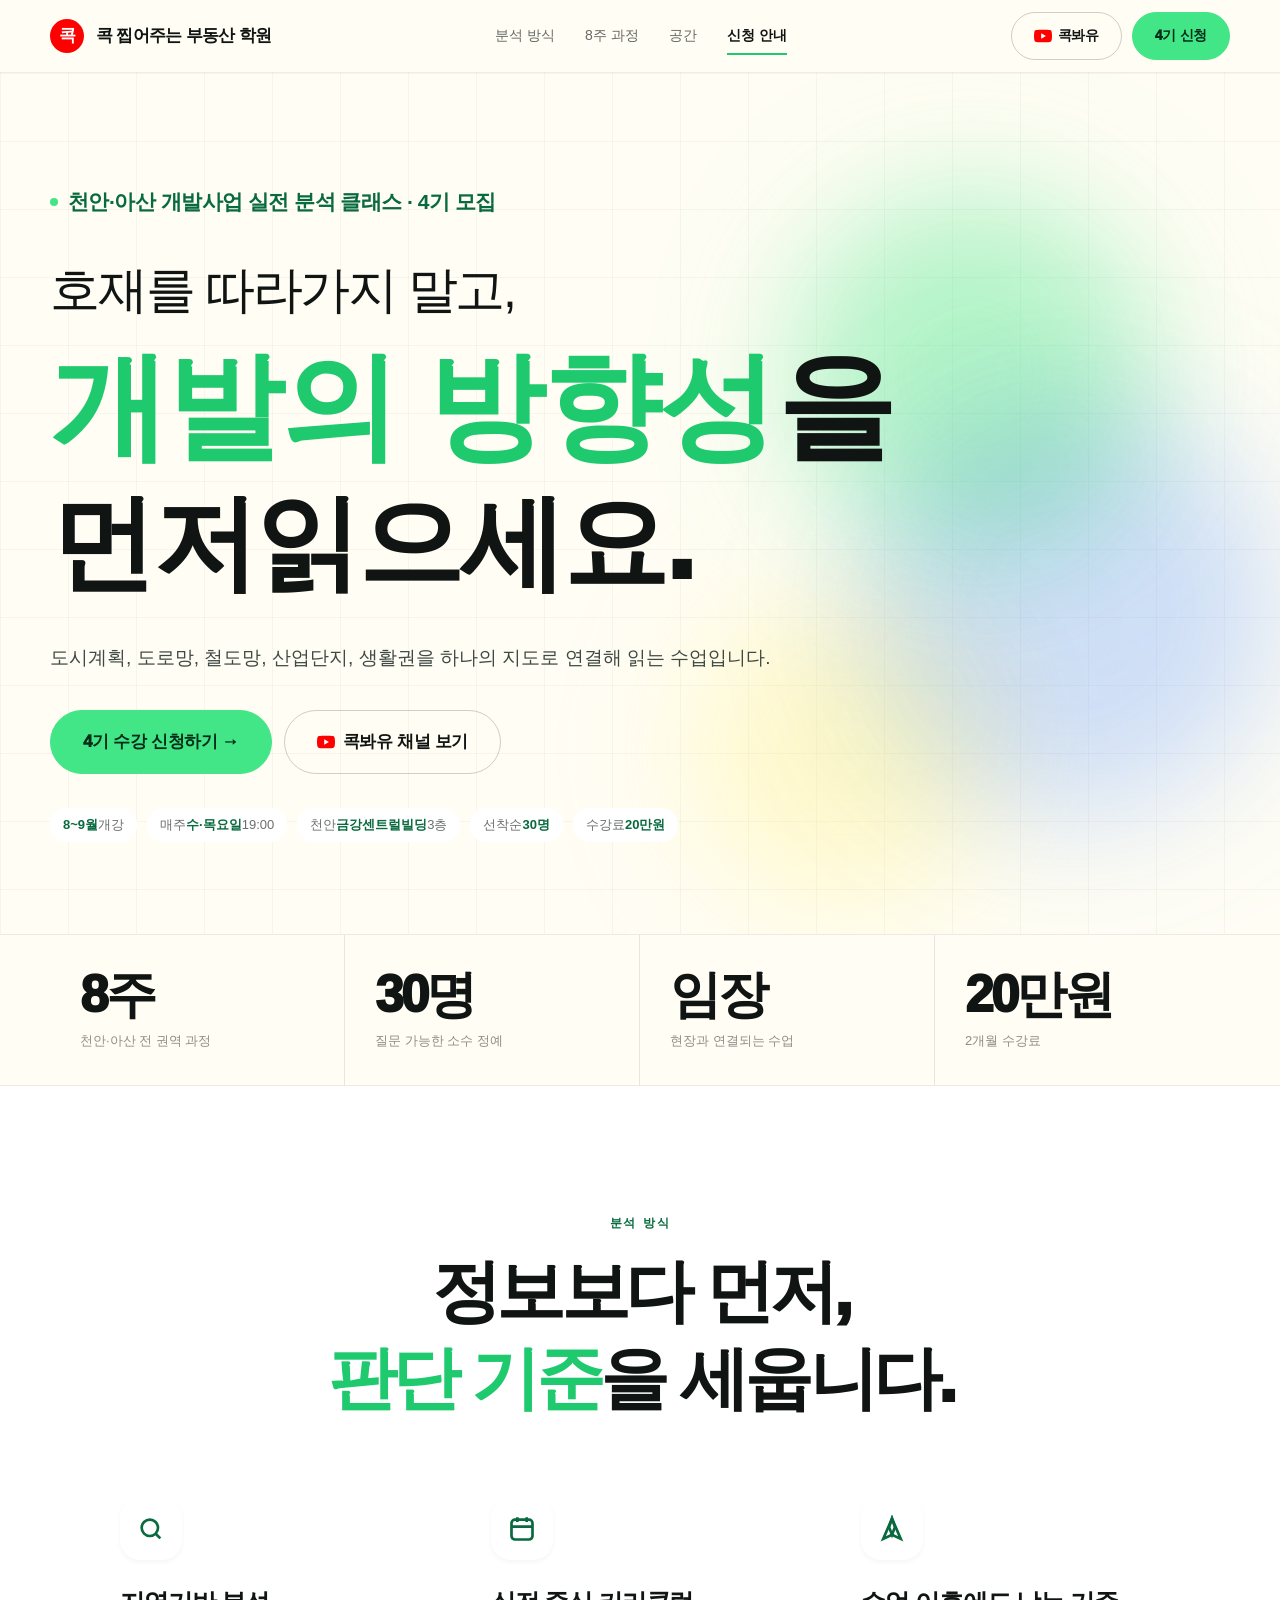
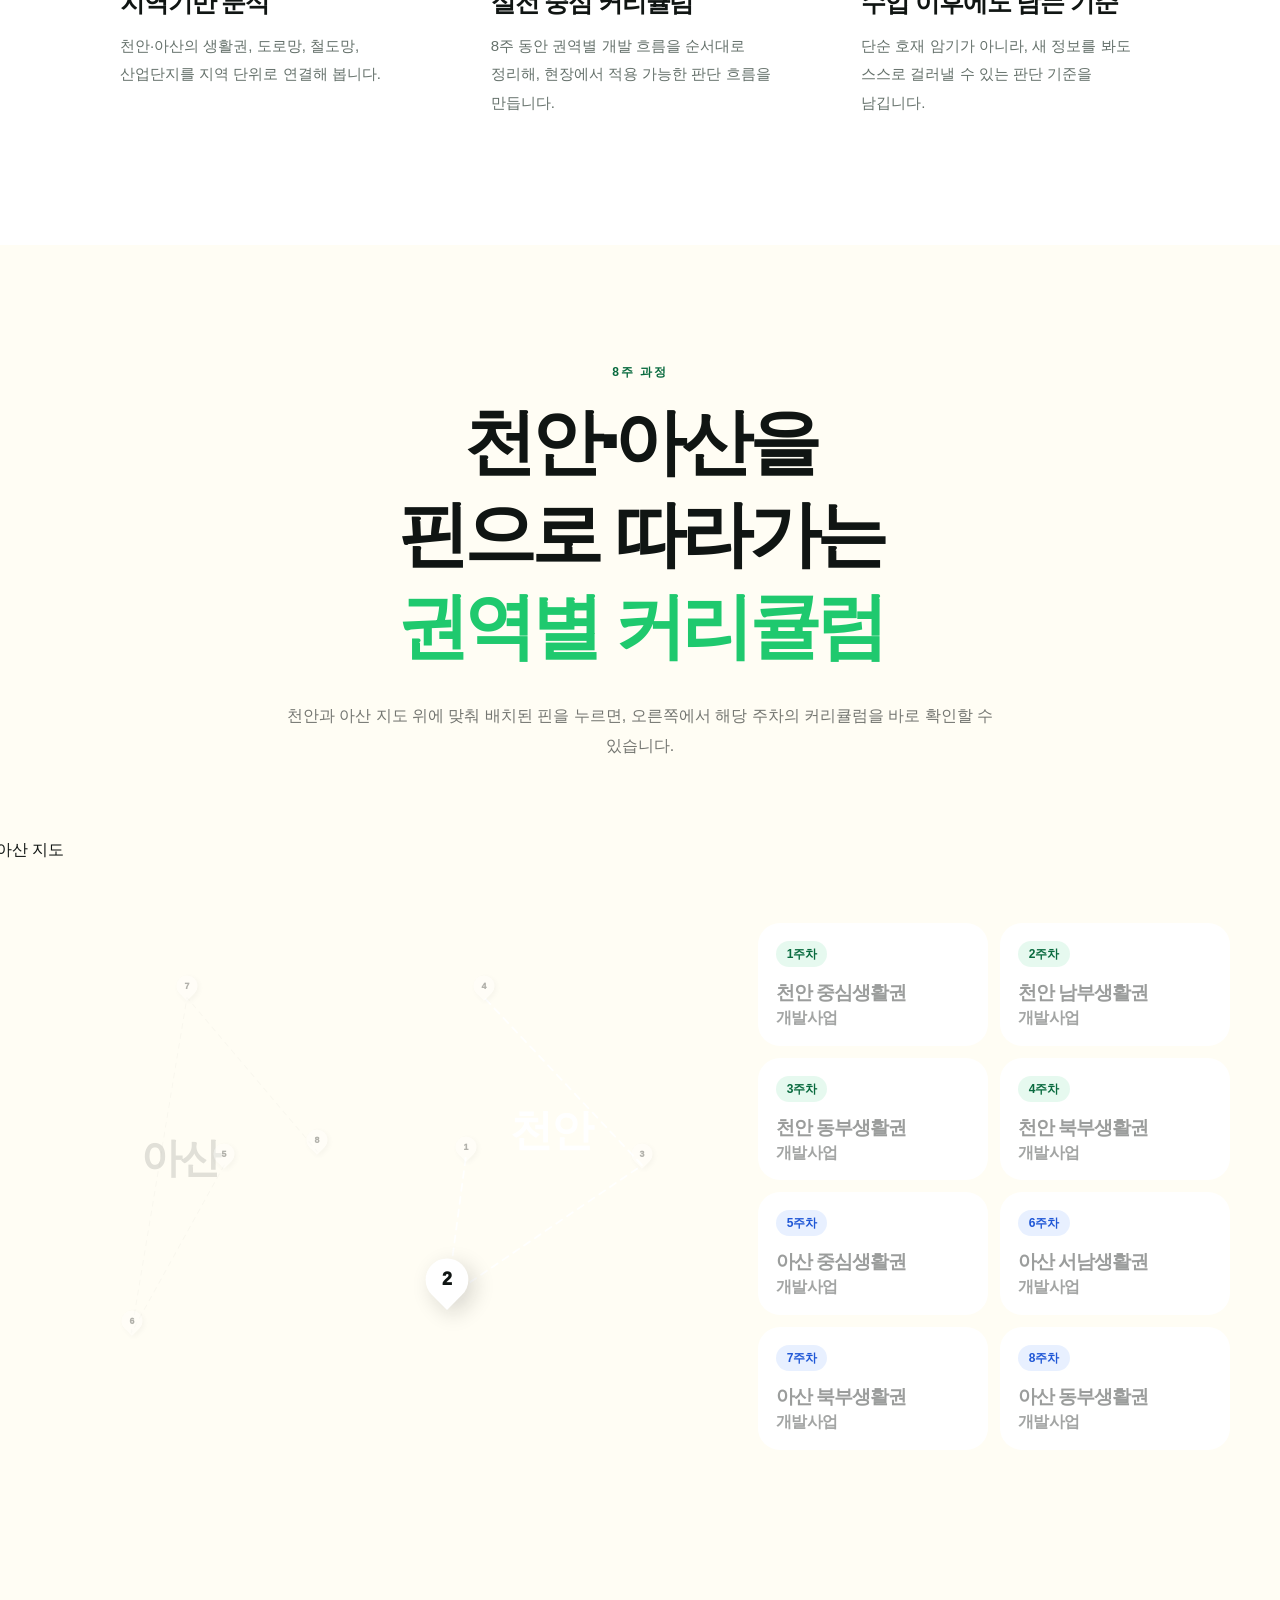
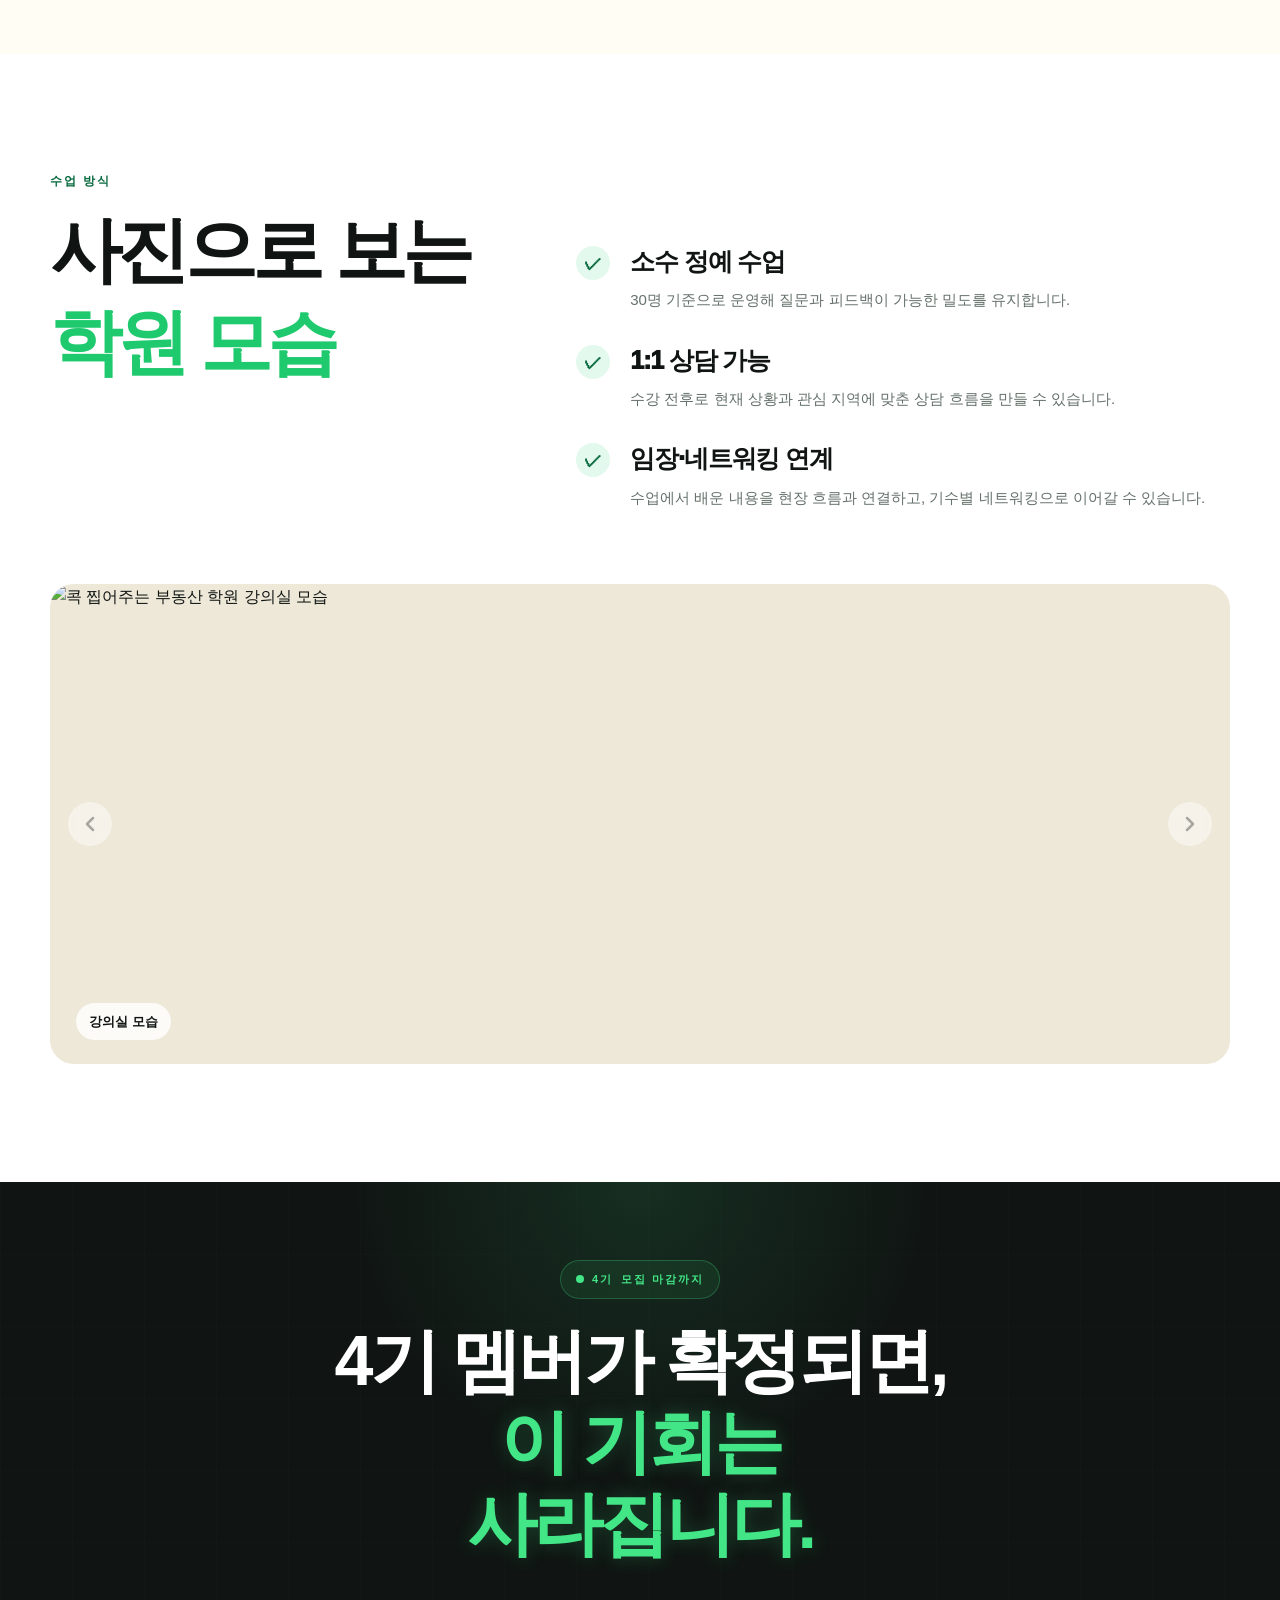
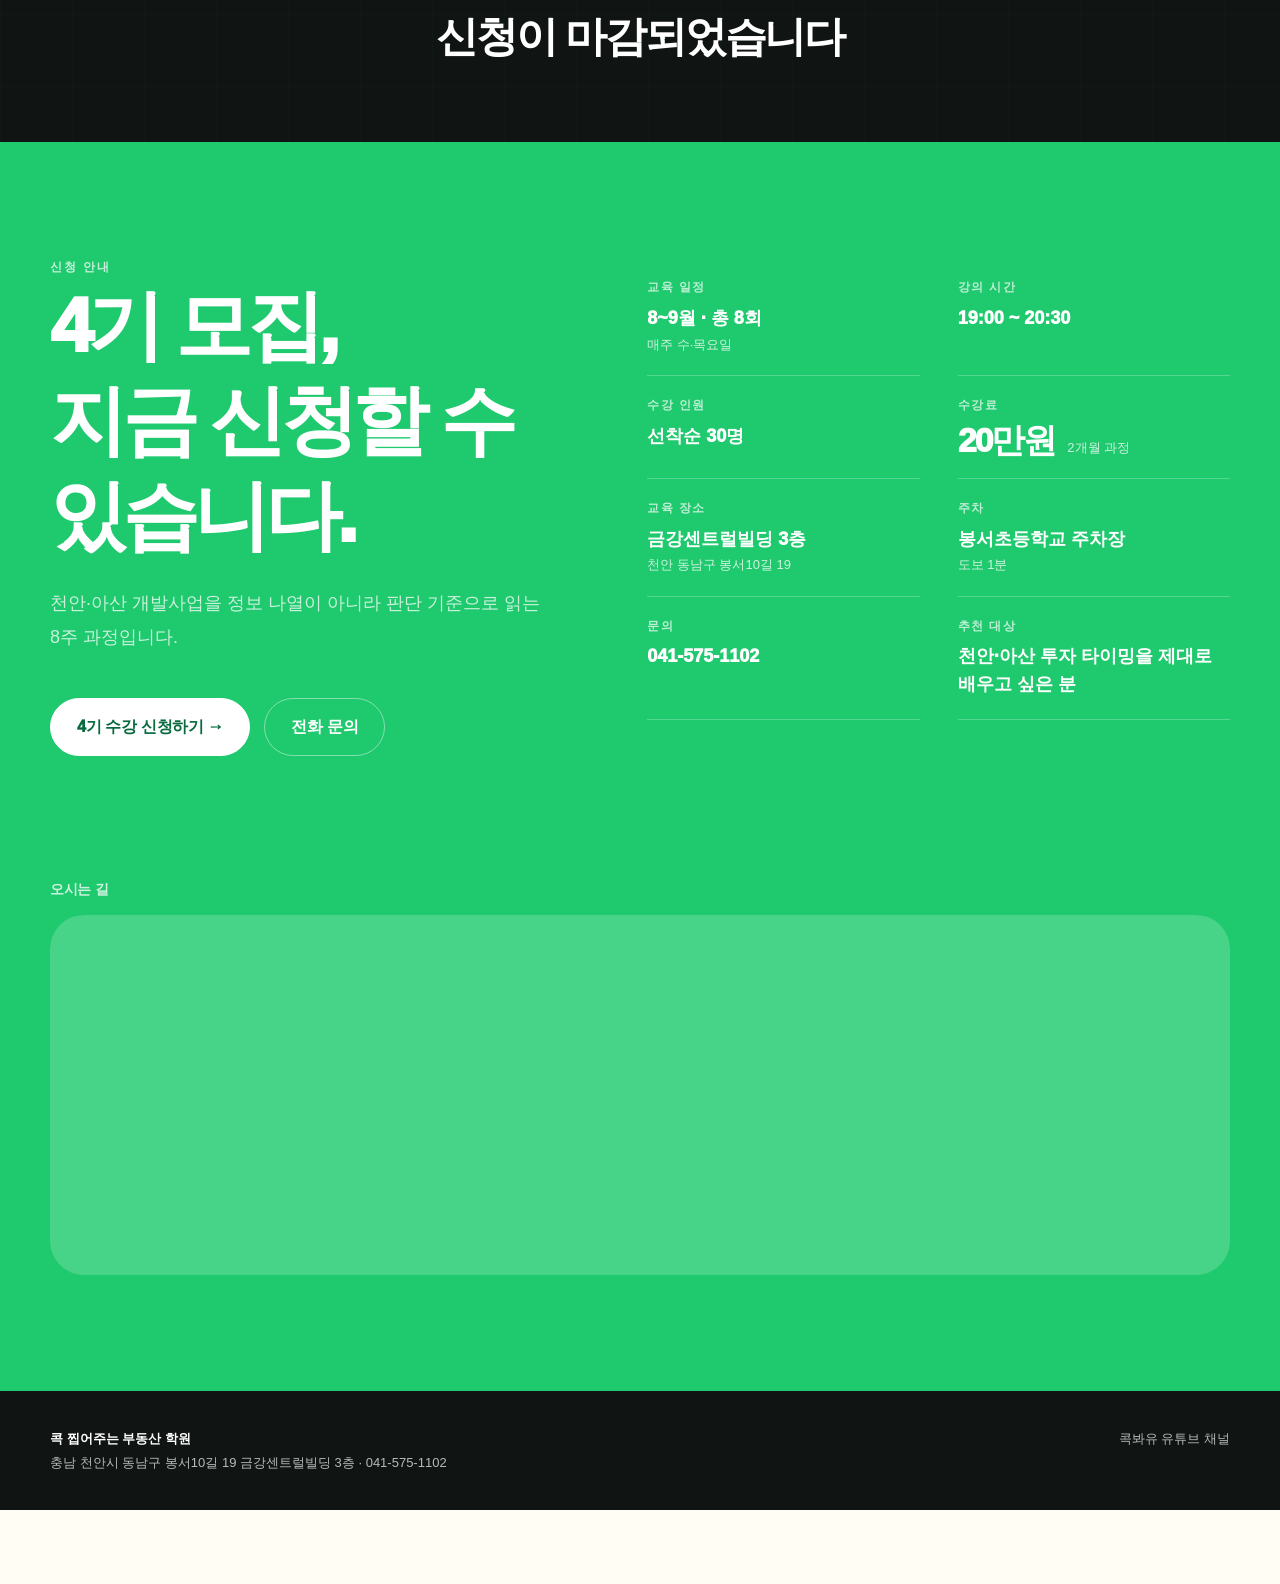
==== commit ba627b5f: "Update index.html" ====
--- a/kokkok_assets/index.html
+++ b/kokkok_assets/index.html
@@ -323,6 +323,457 @@
   html{scroll-behavior:auto}
   *,*::before,*::after{animation-duration:.001ms!important;animation-iteration-count:1!important;transition-duration:.001ms!important}
 }
+
+
+/* ==========================================================================
+   v70 Mobile Layout Refinement
+   - 모바일 스크롤 압박 완화
+   - 텍스트 여백/줄간격 개선
+   - 지도 영역 모바일 표시 안정화
+   ========================================================================== */
+
+@media (max-width: 760px) {
+  body {
+    line-height: 1.58;
+    padding-bottom: 118px;
+  }
+
+  .container {
+    width: calc(100% - 32px);
+  }
+
+  .section {
+    padding: 66px 0;
+  }
+
+  .section-header {
+    margin-bottom: 38px;
+    gap: 20px;
+  }
+
+  .section-title,
+  .method-title {
+    font-size: clamp(32px, 10vw, 46px);
+    line-height: 1.24;
+    letter-spacing: -.055em;
+  }
+
+  .section-desc {
+    font-size: 14px;
+    line-height: 1.76;
+  }
+
+  .eyebrow {
+    font-size: 11px;
+    letter-spacing: .12em;
+  }
+
+  /* HERO */
+  .hero {
+    min-height: auto;
+    padding: 62px 0 54px;
+    background-size: 44px 44px, 44px 44px, auto;
+  }
+
+  .hero-badge {
+    margin-bottom: 24px;
+    font-size: 14px;
+    line-height: 1.45;
+  }
+
+  .hero-display {
+    line-height: 1.12;
+    letter-spacing: -.065em;
+  }
+
+  .hero-display .line-1 {
+    font-size: clamp(22px, 6vw, 28px);
+    margin-bottom: 10px;
+  }
+
+  .hero-display .line-2 {
+    font-size: clamp(46px, 14.5vw, 64px);
+  }
+
+  .hero-display .line-3 {
+    font-size: clamp(40px, 12.5vw, 58px);
+    margin-top: 8px;
+  }
+
+  .hero-lead {
+    margin-top: 24px;
+    font-size: 14.5px;
+    line-height: 1.74;
+  }
+
+  .hero-actions {
+    margin-top: 26px;
+    gap: 9px;
+  }
+
+  .hero-actions .btn {
+    min-height: 52px;
+    font-size: 14px;
+    padding: 0 20px;
+  }
+
+  .hero-tags {
+    margin-top: 22px;
+    display: grid;
+    gap: 8px;
+  }
+
+  .tag {
+    min-height: 32px;
+    width: 100%;
+    justify-content: center;
+    font-size: 12.5px;
+    border-radius: 14px;
+  }
+
+  .orb {
+    filter: blur(54px);
+    opacity: .42;
+  }
+
+  /* METRICS */
+  .metrics-grid {
+    grid-template-columns: repeat(2, 1fr);
+  }
+
+  .metric {
+    padding: 24px 18px;
+  }
+
+  .metric strong {
+    font-size: clamp(30px, 10vw, 42px);
+  }
+
+  .metric span {
+    font-size: 12px;
+    line-height: 1.45;
+  }
+
+  /* METHOD */
+  .method {
+    padding: 70px 0;
+  }
+
+  .method-row {
+    margin-top: 42px;
+    gap: 28px;
+  }
+
+  .method-item {
+    padding: 2px 2px 0;
+  }
+
+  .icon-wrap {
+    width: 50px;
+    height: 50px;
+    border-radius: 16px;
+    margin-bottom: 18px;
+  }
+
+  .icon-wrap svg {
+    width: 24px;
+    height: 24px;
+  }
+
+  .method-item h3 {
+    font-size: 20px;
+    margin-bottom: 8px;
+  }
+
+  .method-item p {
+    font-size: 14px;
+    line-height: 1.72;
+  }
+
+  /* CURRICULUM / MAP */
+  .curriculum .section-header {
+    margin-bottom: 34px;
+  }
+
+  .curriculum .section-desc {
+    margin-top: 18px;
+    font-size: 13.5px;
+    line-height: 1.7;
+  }
+
+  .curriculum-layout {
+    display: grid;
+    grid-template-columns: 1fr;
+    gap: 24px;
+  }
+
+  .map-stage {
+    width: 100%;
+    min-height: 380px;
+    height: 380px;
+    overflow: visible;
+    display: grid;
+    place-items: center;
+    justify-self: center;
+    margin: 0 auto;
+  }
+
+  .map-visual {
+    width: 112%;
+    max-width: 560px;
+    margin-left: 0;
+    transform: translateX(-2%) scale(1.02);
+    aspect-ratio: 4660 / 3504;
+  }
+
+  .map-base,
+  .map-area-highlight {
+    display: block;
+    visibility: visible;
+    opacity: 1;
+  }
+
+  .map-area-highlight {
+    opacity: 0;
+  }
+
+  .map-area-highlight.is-active {
+    opacity: 1;
+    transform: scale(1.045);
+  }
+
+  .map-region-label {
+    font-size: clamp(20px, 7.5vw, 30px);
+  }
+
+  .map-pin {
+    width: 22px;
+    height: 22px;
+  }
+
+  .map-pin.is-active {
+    transform: translate(-50%, -122%) rotate(-45deg) scale(1.46);
+  }
+
+  .curriculum-panel {
+    width: 100%;
+    max-width: none;
+  }
+
+  .week-roadmap {
+    grid-template-columns: 1fr;
+    gap: 10px;
+  }
+
+  .week-roadmap-card {
+    min-height: auto;
+    padding: 16px 16px 14px;
+    border-radius: 18px;
+  }
+
+  .week-roadmap-card strong {
+    font-size: 18px;
+    line-height: 1.28;
+    margin-top: 12px;
+  }
+
+  .week-roadmap-card:hover,
+  .week-roadmap-card:focus-visible,
+  .week-roadmap-card.is-active {
+    min-height: auto;
+    transform: translateY(-2px);
+  }
+
+  .week-roadmap-card p {
+    font-size: 12.8px;
+    line-height: 1.62;
+  }
+
+  /* TRUST / PHOTO */
+  .trust-layout {
+    gap: 34px;
+  }
+
+  .trust-points {
+    gap: 22px;
+  }
+
+  .trust-point h3 {
+    font-size: 20px;
+  }
+
+  .trust-point p {
+    font-size: 13.8px;
+    line-height: 1.7;
+  }
+
+  .photo-slider {
+    margin-top: 40px;
+    border-radius: 20px;
+  }
+
+  .slide {
+    height: 250px;
+  }
+
+  .slide-caption {
+    left: 16px;
+    bottom: 14px;
+    font-size: 12px;
+  }
+
+  .slider-arrow {
+    width: 38px;
+    height: 38px;
+  }
+
+  /* DEADLINE */
+  .deadline-section-final .urg {
+    padding: 54px 18px;
+  }
+
+  .deadline-section-final .inner {
+    max-width: 100%;
+  }
+
+  .deadline-section-final .badge {
+    margin-bottom: 18px;
+    font-size: 10px;
+    padding: 8px 12px;
+  }
+
+  .deadline-section-final .headline {
+    font-size: clamp(30px, 10.5vw, 46px);
+    line-height: 1.18;
+    margin-bottom: 2.1rem;
+    letter-spacing: -.052em;
+  }
+
+  .deadline-section-final .cd-grid {
+    gap: 7px;
+    margin-bottom: 2.1rem;
+  }
+
+  .deadline-section-final .cd-cell {
+    padding: 13px 4px 10px;
+    border-radius: 10px;
+  }
+
+  .deadline-section-final .cd-num {
+    font-size: clamp(24px, 9vw, 36px);
+  }
+
+  .deadline-section-final .cd-unit {
+    font-size: 10px;
+  }
+
+  .deadline-section-final .prog-label {
+    font-size: 10.5px;
+    line-height: 1.5;
+  }
+
+  /* APPLY */
+  .apply {
+    padding: 72px 0;
+  }
+
+  .apply h2 {
+    font-size: clamp(34px, 10.5vw, 50px);
+    line-height: 1.2;
+  }
+
+  .apply p {
+    margin-top: 16px;
+    font-size: 14px;
+    line-height: 1.72;
+  }
+
+  .apply-actions {
+    margin-top: 30px;
+  }
+
+  .apply .btn {
+    width: 100%;
+    min-height: 52px;
+    font-size: 14px;
+  }
+
+  .info-row {
+    padding: 16px 0;
+  }
+
+  .info-value {
+    font-size: 16px;
+  }
+
+  .tuition-strong {
+    font-size: 29px;
+  }
+
+  .apply-map-wrap {
+    margin-top: 36px;
+  }
+
+  .apply-map-card {
+    height: 240px;
+    border-radius: 22px;
+  }
+
+  /* BOTTOM BAR */
+  .deadline-bar {
+    padding: 8px 12px calc(8px + env(safe-area-inset-bottom));
+  }
+
+  .deadline-bar-inner {
+    gap: 8px;
+  }
+
+  .deadline-bar-count {
+    gap: 5px;
+  }
+
+  .bar-time-box {
+    height: 36px;
+    border-radius: 9px;
+  }
+
+  .bar-time-box strong {
+    font-size: 15px;
+  }
+
+  .bar-time-box em {
+    font-size: 10px;
+  }
+
+  .deadline-bar-btn {
+    min-height: 48px;
+    font-size: 14px;
+  }
+}
+
+@media (max-width: 390px) {
+  .hero-display .line-2 {
+    font-size: clamp(42px, 13.5vw, 54px);
+  }
+
+  .hero-display .line-3 {
+    font-size: clamp(36px, 12vw, 50px);
+  }
+
+  .map-stage {
+    height: 340px;
+    min-height: 340px;
+  }
+
+  .map-visual {
+    width: 120%;
+    transform: translateX(-4%) scale(1.01);
+  }
+
+  .deadline-section-final .headline {
+    font-size: clamp(28px, 10vw, 40px);
+  }
+}
 </style></head>
 <body>
 <!-- =========================================================
